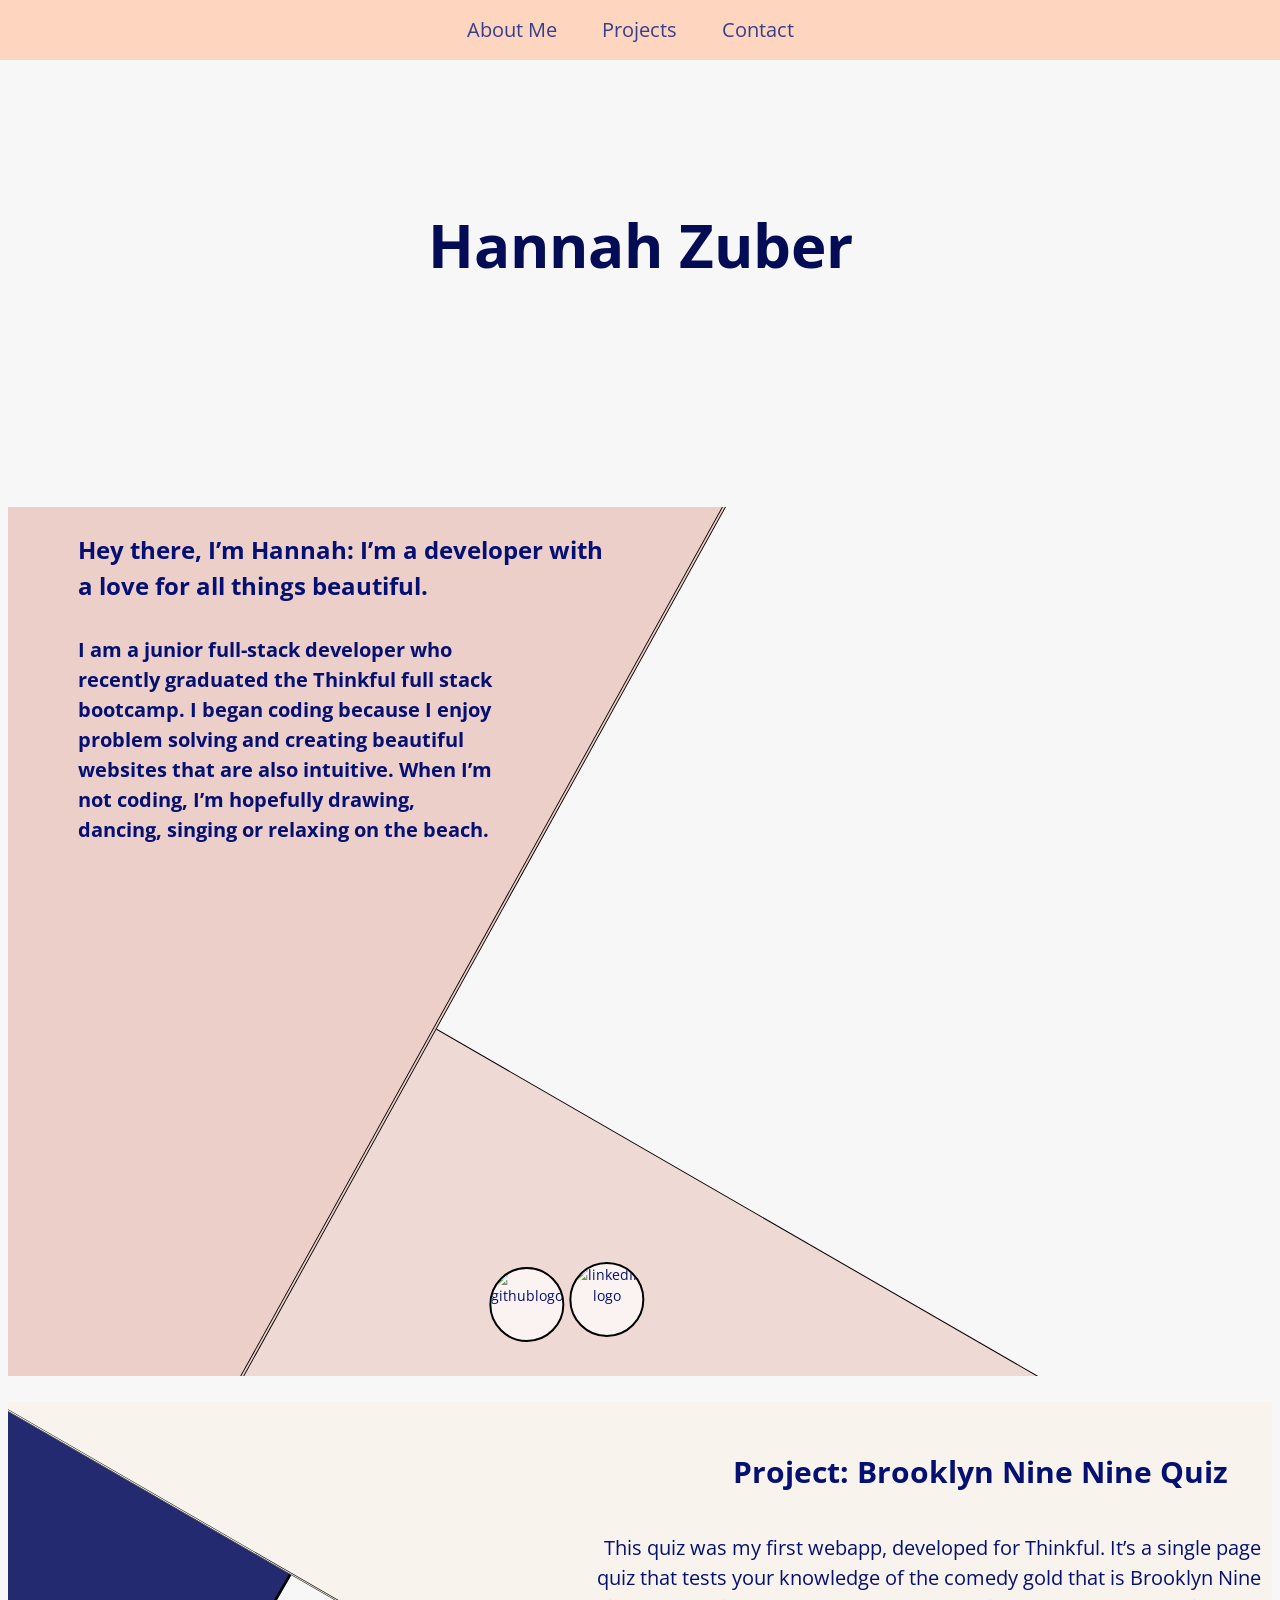
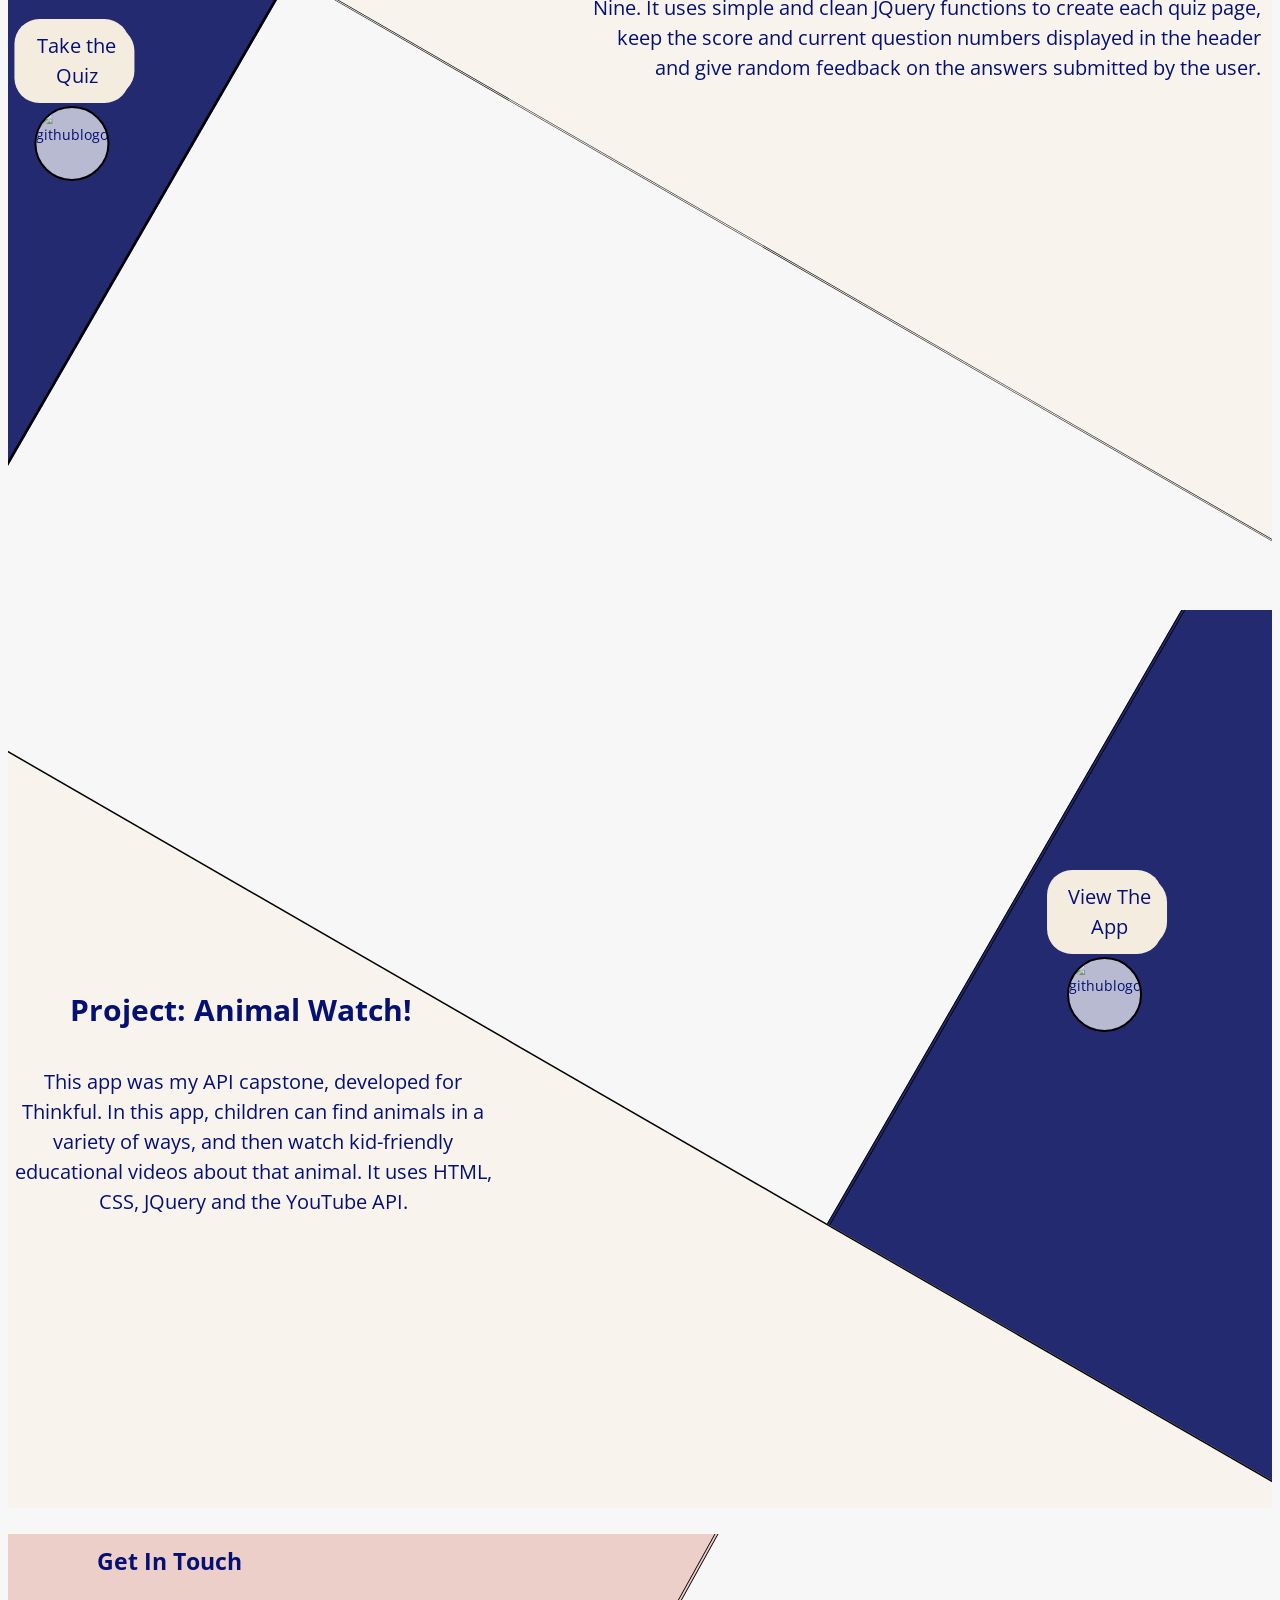
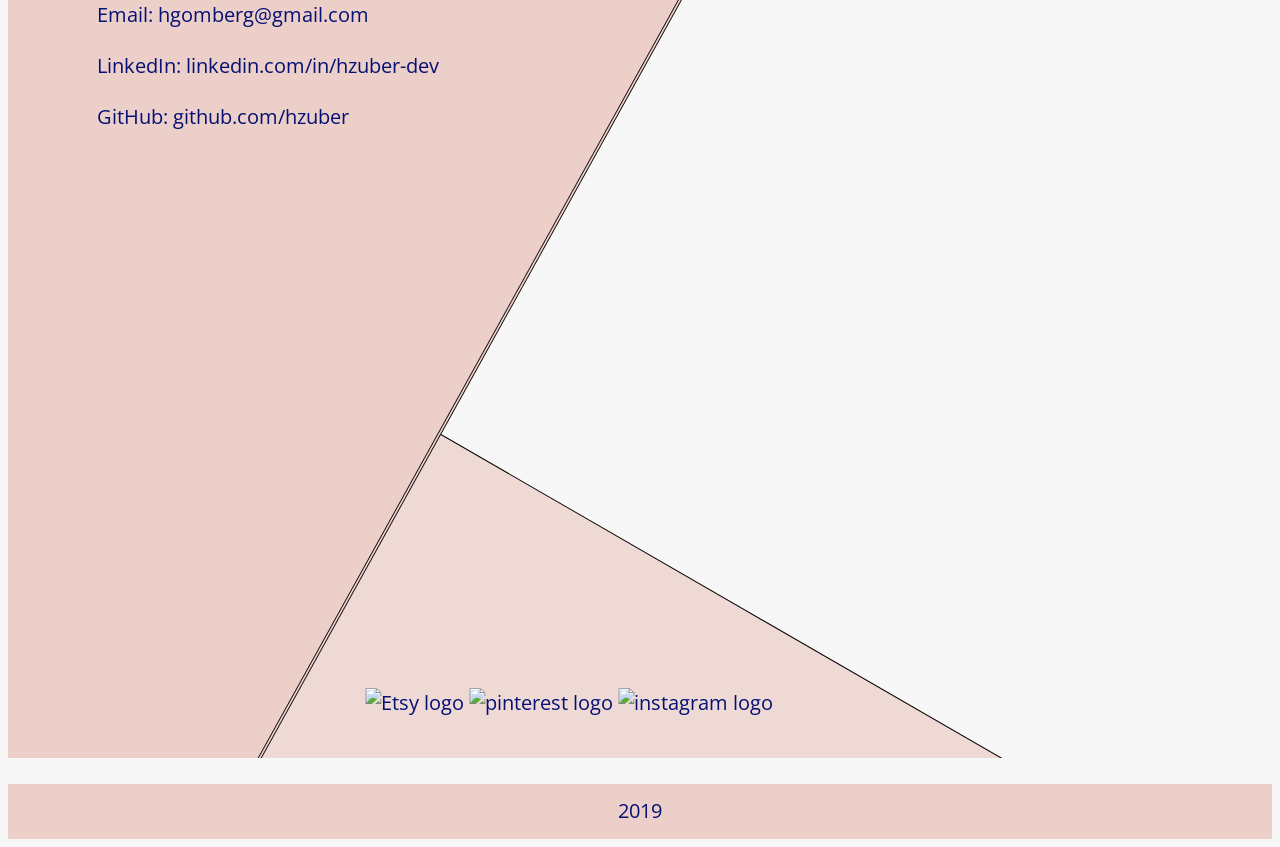
==== index.html @ d69500ba "tweak" ====
<!DOCTYPE html>
<html>

<head>
  <meta charset="utf-8">
  <meta name="viewport" content="width=device-width">
  <title>Hannah Zuber's Portfolio</title>
  <link href="style.css" rel="stylesheet" type="text/css" />
  <link rel="stylesheet" href="https://cdnjs.cloudflare.com/ajax/libs/font-awesome/4.7.0/css/font-awesome.min.css">
  <link
    href="https://fonts.googleapis.com/css?family=Abril+Fatface|Nanum+Gothic|Open+Sans+Condensed:300|Raleway&display=swap"
    rel="stylesheet">
  <script src="https://ajax.googleapis.com/ajax/libs/jquery/3.2.1/jquery.min.js"></script>
  <script src="script.js"></script>
</head>

<body>
  <nav role="navigation" id="navbar">
    <img onclick="myFunction()" class="initials" src="https://i.ibb.co/hFBXfyX/initials-colored2.png"
      alt="initials-colored2" border="0">
    <ul id="myDropdown" class="dropdown-content">
      <li>
        <a href="#about">
          About Me
        </a>
      </li>
      <li>
        <a href="#projects">
          Projects
        </a>
      </li>
      <li>
        <a href="#contact">
          Contact
        </a>
      </li>
    </ul>
  </nav>
  <main role="main">
    <header role="banner">
      <h1>Hannah Zuber</h1>
    </header>

    <section class="layout1 aboutMe" id="about">
      <section class="area1of1">
        <div class="area1of1-content">
          <h2>Hey there, I’m Hannah: I’m a developer with a love for all things beautiful. </h2>
          <h4> I am a junior full-stack developer who recently graduated the Thinkful full stack bootcamp. I began
            coding because I enjoy problem solving and creating beautiful websites that are also intuitive. When I’m not
            coding, I’m hopefully drawing, dancing, singing or relaxing on the beach.</h4>
        </div>
      </section>

      <section class="area2of1">
        <div class="area2of1-content">
          <a target="_blank" href="https://github.com/hzuber">
            <img class="roundButton"
              src="https://upload.wikimedia.org/wikipedia/commons/thumb/9/91/Octicons-mark-github.svg/1024px-Octicons-mark-github.svg.png"
              alt="githublogo">
          </a>
          <a target="_blank" href="www.linkedin.com/in/hzuber-dev">
            <img class="roundButton"
              src="https://pngimg.com/uploads/linkedIn/linkedIn_PNG27.png" 
              alt="linkedIn logo">
          </a>
        </div>
      </section>

      <section class="area3of1">
      </section>
    </section>

    <section id="projects">
      <section class="layout2 b99quiz">
        <section class="area1of2">
          <div class="area1of2-content">
            <div class="project-description">
              <h2>Project: Brooklyn Nine Nine Quiz</h2>
              <p>This quiz was my first webapp, developed for Thinkful. It’s a single page quiz that tests your
                knowledge of the comedy gold that is Brooklyn Nine Nine. It uses simple and clean JQuery functions to
                create each quiz page, keep the score and current question numbers displayed in the header and give
                random feedback on the answers submitted by the user.</p>
            </div>
            <button class="quiz-button">
              <a target="_blank" href="https://hzuber.github.io/brooklyn99quiz/">
                <div class= "quiz-button logo">
                  Take the Quiz
                </div>
              </a>
            </button>
            <a target="_blank" href="https://github.com/hzuber/brooklyn99quiz">
              <img class="roundButton"
                src="https://upload.wikimedia.org/wikipedia/commons/thumb/9/91/Octicons-mark-github.svg/1024px-Octicons-mark-github.svg.png"
                alt="githublogo">
            </a>
          </div>
        </section>

        <section class="area2of2">
          <div class="area2of2-content">
            <div class="project-description">
              <h2>Project: Brooklyn Nine Nine Quiz</h2>
              <p>This quiz was my first webapp, developed for Thinkful. It’s a single page quiz that tests your
                knowledge of the comedy gold that is Brooklyn Nine Nine. It uses simple and clean JQuery functions to
                create each quiz page, keep the score and current question numbers displayed in the header and give
                random feedback on the answers submitted by the user.</p>
            </div>
          </div>
        </section>

        <section class="area3of2">
          <div class="area3of2-content">
          </div>
        </section>
      </section>

      <section class="layout3 animalWatch">
        <section class="area1of3">
          <div class="area1of3-content">
            <div class="project-description">
              <h2>Project: Animal Watch!</h2>
              <p>This app was my API capstone, developed for Thinkful. In this app, children can find animals in a
                variety of ways, and then watch kid-friendly educational videos about that animal. It uses HTML, CSS,
                JQuery and the YouTube API.</p>
            </div>
            <button class="quiz-button">
              <a target="_blank" href="https://hzuber.github.io/learnaboutanimals/">
                <div class="quiz-button logo">View The App
              </a>
            </button>
            <a target="_blank" href="https://github.com/hzuber/learnaboutanimals">
              <img class="roundButton"
                src="https://upload.wikimedia.org/wikipedia/commons/thumb/9/91/Octicons-mark-github.svg/1024px-Octicons-mark-github.svg.png"
                alt="githublogo">
            </a>
          </div>
        </section>

        <section class="area2of3">
          <div class="area2of3-content">
            <div class="project-description">
              <h2>Project: Animal Watch!</h2>
              <p>This app was my API capstone, developed for Thinkful. In the Animal Watch app, children can find animals in a
                variety of ways, and then watch kid-friendly educational videos about that animal. It uses HTML, CSS,
                JQuery and the YouTube and Encyclopedia of Life APIs.</p>
            </div>
            <button class="quiz-button">
              <a target="_blank" href="https://hzuber.github.io/learnaboutanimals/">
                <div class="quiz-button logo">View The App
              </a>
            </button>
            <a target="_blank" href="https://github.com/hzuber/learnaboutanimals">
              <img class="roundButton"
                src="https://upload.wikimedia.org/wikipedia/commons/thumb/9/91/Octicons-mark-github.svg/1024px-Octicons-mark-github.svg.png"
                alt="githublogo">
            </a>
          </div>
        </section>

        <section class="area3of3">
          <div class="area3of3-content">
          </div>
        </section>
      </section>
    </section>

    <section class="layout1 contact" id="contact">
      <section class="area1of1">
        <div class="area1of1-content">
          <h3>Get In Touch</h3>
          <p> Email: 
            <a href="mailto:hgomberg@gmail.com?Subject=Hello" target="_top">
              hgomberg@gmail.com
            </a>
          </p>
          <p>LinkedIn: 
            <a target="_blank"
              href="www.linkedin.com/in/hzuber-dev">
                linkedin.com/in/hzuber-dev
            </a>
          </p>
          <p>GitHub: 
            <a target="_blank" href="https://github.com/hzuber">
              github.com/hzuber
            </a>
          </p>
        </div>
      </section>

      <section class="area2of1">
        <div class="area2of1-content">
          <a target="_blank" href="https://www.etsy.com/il-en/shop/GeekNChicArt?ref=search_shop_redirect"><img
              class="etsy-logo logo" src="https://bushelandpecks.com/wp-content/uploads/2017/03/etsy-logo.png"
              alt="Etsy logo"></a>
          <a target="_blank" href="https://www.pinterest.com/hzuber/"><img class="pinterest-logo logo"
              src="https://1kkihmvglky39oxo03l2hnz9-wpengine.netdna-ssl.com/wp-content/uploads/2013/04/pinterest_badge_red-712x712.png"
              alt="pinterest logo"></a>
          <a target="_blank" href="https://www.instagram.com/hannahzuber/"><img class="instagram-logo logo"
              src="https://i1.wp.com/nappstarrocks.com/wp-content/uploads/2017/09/Instagram-circle-icon-1.png?fit=300%2C300&ssl=1"
              alt="instagram logo"></a>
        </div>
      </section>

      <section class="area3of1">
      </section>
    </section>

  </main>
  <footer role="content-info">2019</footer>
</body>

</html>
---- style.css ----
* {
    box-sizing: border-box;
  }
  html{
    scroll-behavior: smooth;
  }
  
  body {
    font-family: 'Open Sans Condensed', sans-serif;
    font-size: 20px;
    color: #051073;
    text-align: center;
    line-height: 1.5;
    background:rgb(247, 247, 247);
  }
  
  footer {
    padding: 1% 0;
    margin: 2% 0 0 0;
    background-color: #EDCFC9;
  }
  
  nav {
    position: fixed;
    top: 0;
    left: 0;
    right: 0;
    z-index: 10;
  }
  .reveal{
    display:block;
  }
  .fa-bars{
    float: left;
    margin: 2%;
    color: #051073;
  }
  ul{
    display:none;
    list-style: none;
    padding: 0px;
    float:left;
    margin-left: 80px;
  }
  li{
    background: rgb(248, 244, 237);
    padding: 20px 40px;
  
  }
  li:hover{
    background: #051073;
    color:#FFADA7;
  }
  .initials{
    position: fixed;
    top: 10;
    left: 0;
    margin: 10px;
    z-index: 10;
    width: 50px;
    height: 50px;
    border-radius: 50%;
    border: 2px #051073 solid;
    cursor: pointer;
  }
  header {
    padding: 12% 0;
    background:  url("https://i.ibb.co/ftjbB6Y/tardis-2.jpg");
    background-attachment: fixed;
    background-repeat: no-repeat;
    background-size: cover;
    background-position: 0px -10px;
    font-size: 30px;
    color:#030c55
  }
  
  section {
    padding: 0;
    margin: 0px;
  }
  .area1of1{
    background-color: #EDCFC9;
    margin: 0;
  }
  h2{
    padding:2% 15%;
  }
  .area1of1-content>h4{
    padding: 2% 7%;
    margin: 0;
  }
  .area1of1-content>h3{
    padding: 2% 7%;
    margin: 0;
  }
  .area1of1-content>p{
    padding: 2% 7%;
    margin: 0;
  }
  .area2of1{
    margin: 0 0 3% 0;
    background-color: #F4ECDE;
  }
  .area2of1-content{
    padding: 3%;
  }
  .area3of1{
    display: none;
  }
  .roundButton{
    border: 2px solid black;
    background: rgba(255, 255, 255, 0.678);
    border-radius: 50%;
    font-size: 14px;
    width: 50px;
    height:50px;
    display: inline-block;
    padding: 0px;
    cursor: pointer;
  }
  .quiz-button{
    display: block;
    background:#F4ECDE;
    border: none;
    outline: none;
    font-size: 20px;
    padding: 5px;
    width: 115px;
    border-radius: 25px;
    margin: 2% auto;
    cursor: pointer;
    font-family: 'Open Sans Condensed', sans-serif;
    color: #051073;
    text-align: center;
    line-height: 1.5;
    transition: 0.3s ease-in-out;
  }
  .quiz-button:hover{
    background:#EDCFC9;
    letter-spacing: 1px;
  }
  .area1of2{
    background-color:  #EDCFC9;
    padding: 1% 7%;
  }
  .area2of2{
    display:none;
  }
  .b99quiz>.area3of2{
    background:url("https://i.ibb.co/3cFrbJb/brooklyn99cover.png");
  }
  .animalWatch>.area3of2{
    background-image: url("https://i.ibb.co/rcYGLQ5/Captureanimal-watch.png");
  }
  .area3of2{
    height: 400px;
    background-repeat: repeat-y;
    background-size: cover;
    background-position: center center;
  }
  .area3of2-content{
    display:none;
  }
  .area1of3{
    background-color:  #EDCFC9;
    padding: 1% 7%;
  }
  .area2of3{
    display:none;
  }
  .animalWatch>.area3of3{
    background-image: url("https://i.ibb.co/rcYGLQ5/Captureanimal-watch.png");
  }
  .area3of3{
    height: 400px;
    background-repeat: no-repeat;
    background-size: cover;
    background-position: center;
  }
  .area3of3-content{
    display:none;
  }
  a{
    text-decoration: none;
    color: inherit
  }
  .etsy-logo{
    width:70px;
    margin-bottom: 6px;
    cursor: pointer;
  }
  .pinterest-logo{
    width: 90px;
    margin-bottom: -4px;
    cursor: pointer;
  }
  .instagram-logo{
    width: 75px;
    cursor: pointer;
  }
  
  @media only screen and (min-width:850px){
    .initials{
      display:none;
    }
    nav{
      background: #FFCCB0;
      opacity: 0.8;
      padding: 15px 0px;
      text-align: center;
    }
    ul{
      display: inline;
      padding-left: 0px;
      float: none;
      margin-left: -20px;
    }
    li{
      display: inline;
      padding: 16px 20px;
      background: #FFCCB0;
    }
    li:hover{
      background: #051073;
      color:#FFADA7 !important;
    }
    .layout1{
      width: 100%;
      overflow:hidden;
      display: flex;
      margin: 2% 0 0 0;
      min-height: 300px;
    }
    .aboutMe{
      background-image: url("https://i.ibb.co/jbjN6by/movemountains-2-LI.jpg");
      background-repeat: no-repeat;
      background-size: cover;
      padding: 0;
      background-attachment: fixed;
    }
    .area1of1-content>h2{
      font-size: 24px;
      padding:1% 0% !important;
    }
    .area1of1-content>h4{
      padding: 1% 23% 1% 0% !important;
    }
    .area1of1{
      background:#EDCFC9;
      width:150%;
      z-index: 2;
      transform: skew(-29deg);
      margin-left:-24%;
      border-right: 4px double black;
      border-right-style: double;
    }
    .area1of1-content{
      text-align: left;
      transform: skew(29deg);
      margin-left:30%;
    }
    .area2of1{
      background: rgba(237, 207, 201, 0.712);
      width: 220%;
      margin-left: -80%;
      z-index: 0;
      min-height: 200px;
      margin-top: 30%;
      transform: skew(60deg);
      border-right: 2px solid black;
      margin-bottom: 0%;
    }
    .area2of1-content{
      margin-top: 30%;
      margin-right: -40%;
      transform:skew(-60deg);
    }
    .roundButton{
      height:75px;
      width:75px;
    }
    .area3of1{
      display:flex;
      width:200%;
      z-index: 1;
      transform: skew(60deg);
      margin-right: -30%;
      opacity: 0;
    }
    .area3of1-content{
      margin:0;
      padding: 0;
    }
    
  .layout2{
      width: 100%;
      overflow:hidden;
      display: flex;
      flex-direction: row;
      margin: 2% 0;
      flex-wrap: nowrap;
      min-height: 400px;
    }
    .b99quiz{
      background-image: url("https://i.ibb.co/rymh5kK/Capture.png");
      background-repeat: no-repeat;
      background-size: cover;
      padding: 0;
      background-attachment: fixed;
    }
    .area1of2{
      background:#0e1663e7;
      width:65%;
      margin-left: -45%;
      z-index: 0;
      transform: skew(-30deg);
      display: flex;
      border-right: black solid 3px;
    }
    .area1of2-content{
      transform:skew(30deg);
      margin-left: 100%;
      margin-top: 37%;
    }
    .area1of2-content>.project-description{
      display:none;
    }
  
    .area2of2{
      background: rgb(248, 244, 237);
      height:100%;
      width: 150%;
      margin-bottom: 0%;
      margin-top: 0%;
      padding-top: 30%;
      margin-right: -80%;
      margin-left: 40%;
      z-index: 1;
      transform: skew(60deg);
      border-left:black double 4px;
      display: flex;
    }
    .area2of2-content{
      margin: -23% 38% 30% 20%;
      transform: skew(-60deg);
      text-align: right;
    }
    .project-description>h2{
      margin-left: -15% !important;
      margin-right: -10% !important;
    }
    .area3of2{
      background:#EDCFC9;
      width:75%;
      z-index: 2;
      transform: skewY(25deg);
      margin-right: -30%;
      margin-left: -10%;
      display: none;
    }  
    .layout3{
      width: 100%;
      overflow:hidden;
      display: flex;
      flex-direction: row;
      margin: 2% 0;
      flex-wrap: nowrap;
      min-height: 400px;
    } 
    .animalWatch{
      background-image: url("https://i.ibb.co/rcYGLQ5/Captureanimal-watch.png");
      background-repeat: no-repeat;
      background-size: cover;
      padding: 0;
      background-attachment: fixed;
    }
    .area1of3{
      background: rgb(248, 244, 237);
      width:165%;
      margin-left: -65%;
      z-index: 1;
      transform: skew(60deg);
      display: flex;
      border-right: black solid 3px;
    }
    .area1of3-content{
      transform:skew(-60deg);
      margin-left: 38%;
      margin-right: 20%;
      margin-top: 28%;
    }
    .area1of3-content>button{
      display: none;
    }
    .area1of3-content>a{
      display: none;
    }
    .area2of3-content>.project-description{
      display:none;
    }
  
    .area2of3{
      background:#0e1663e7;
      height:100%;
      width: 150%;
      margin-bottom: 0%;
      margin-top: 0%;
      padding-top: 25%;
      padding-bottom: 10%;
      margin-right: -65%;
      margin-left: 30%;
      z-index: 0;
      transform: skew(-30deg);
      border-left:black double 4px;
      display: flex;
    }
    .area2of3-content{
      margin: -5% 5% 30% 5%;
      transform: skew(30deg);
      text-align: center;
    }
    .area3of3{
      background:#EDCFC9;
      width:75%;
      z-index: 2;
      transform: skewY(25deg);
      margin-right: -30%;
      margin-left: -10%;
      display: none;
    }
    .contact{
      background-image: url("https://i.ibb.co/FqMxjpF/thoughshebelittle-3.png");
      background-repeat: no-repeat;
      background-size: cover;
      padding: 0;
      background-attachment: fixed;
    }
    .contact>.area1of1{
      margin-left: -27% !important;
      padding-right: 6%;
    }
  }
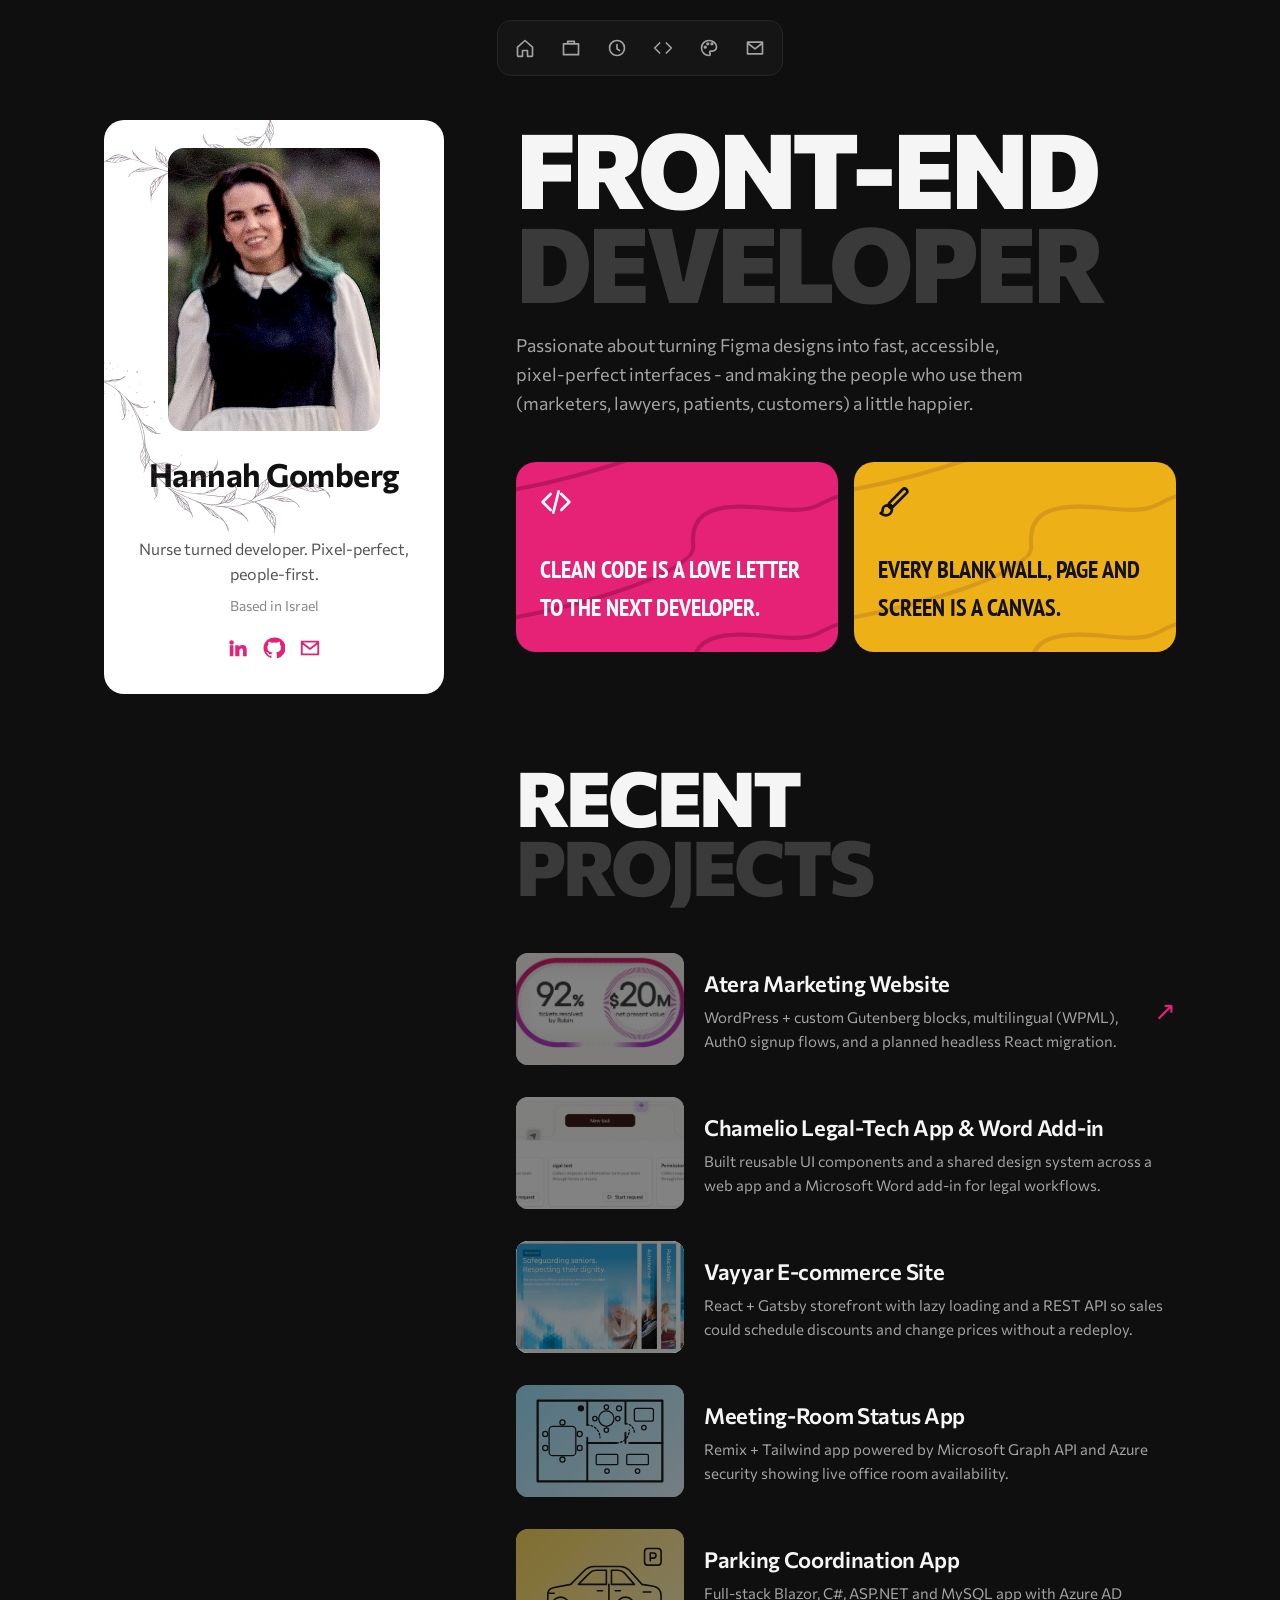
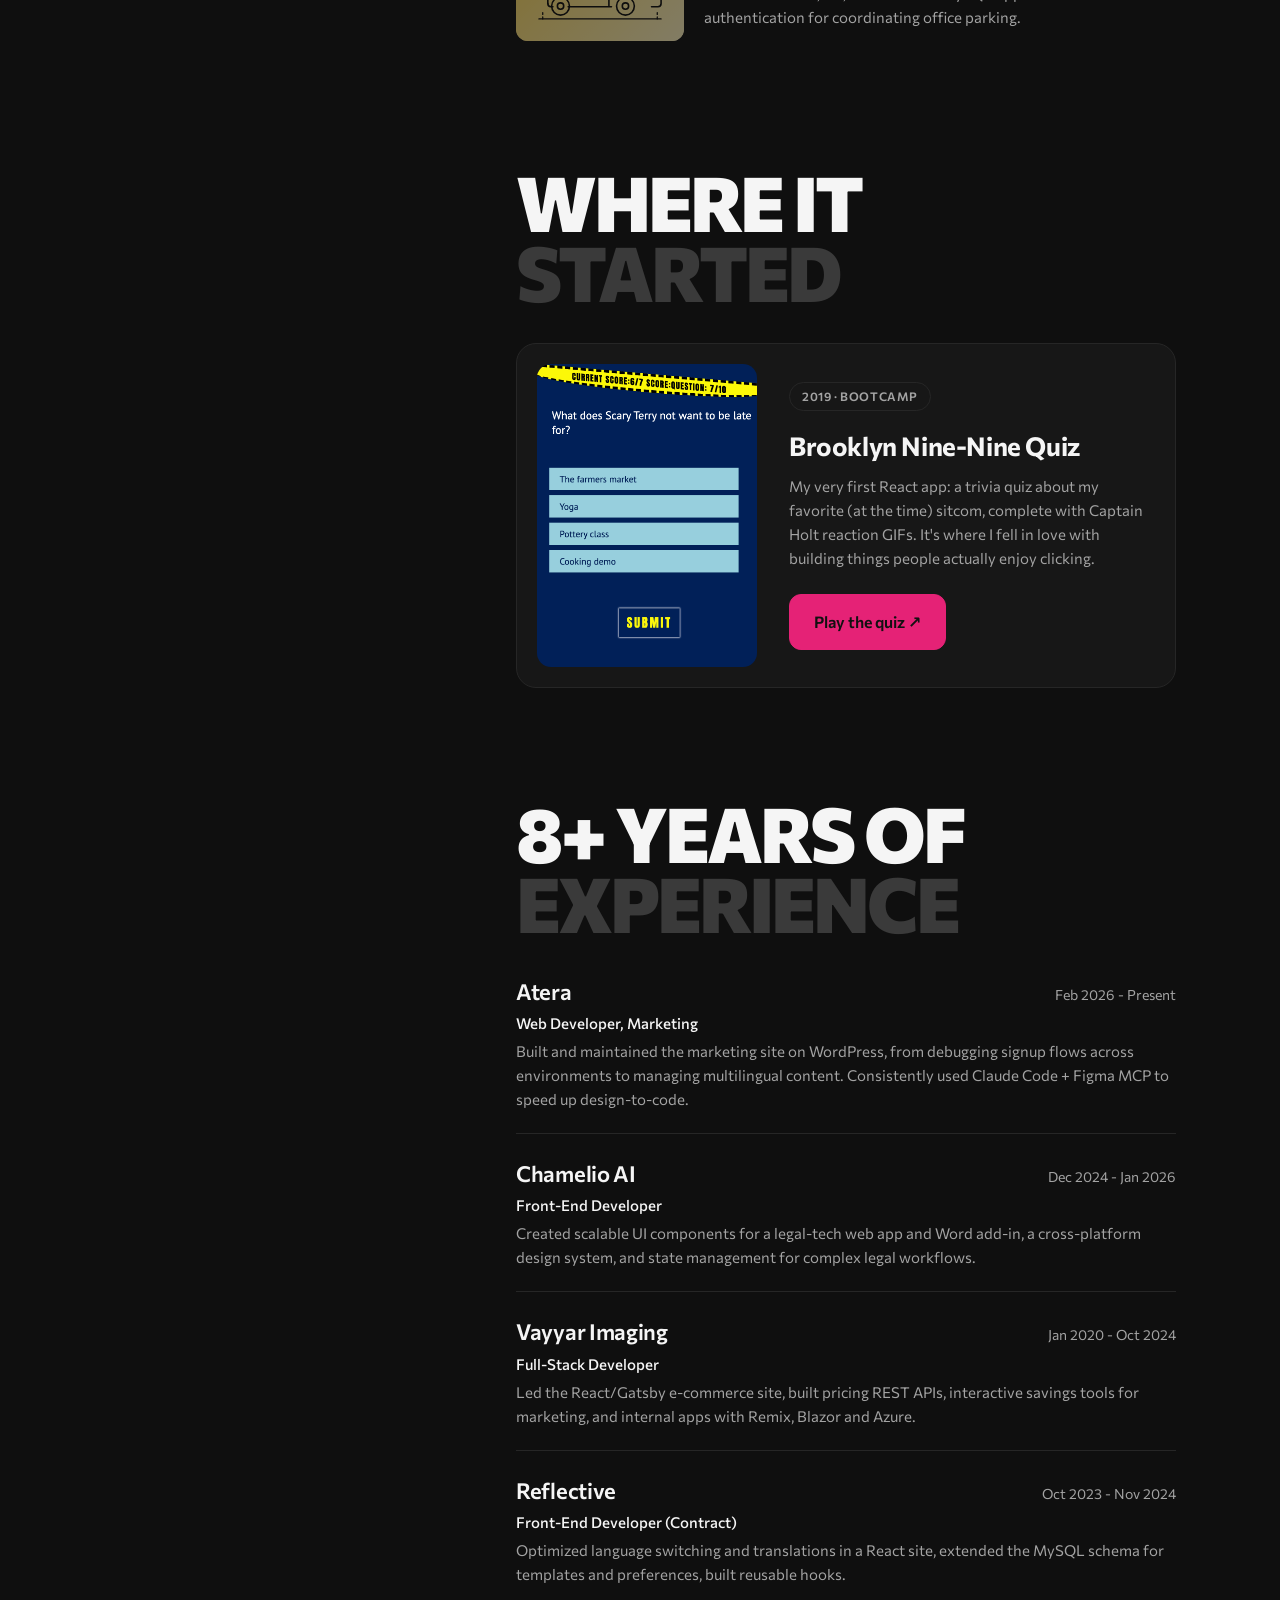
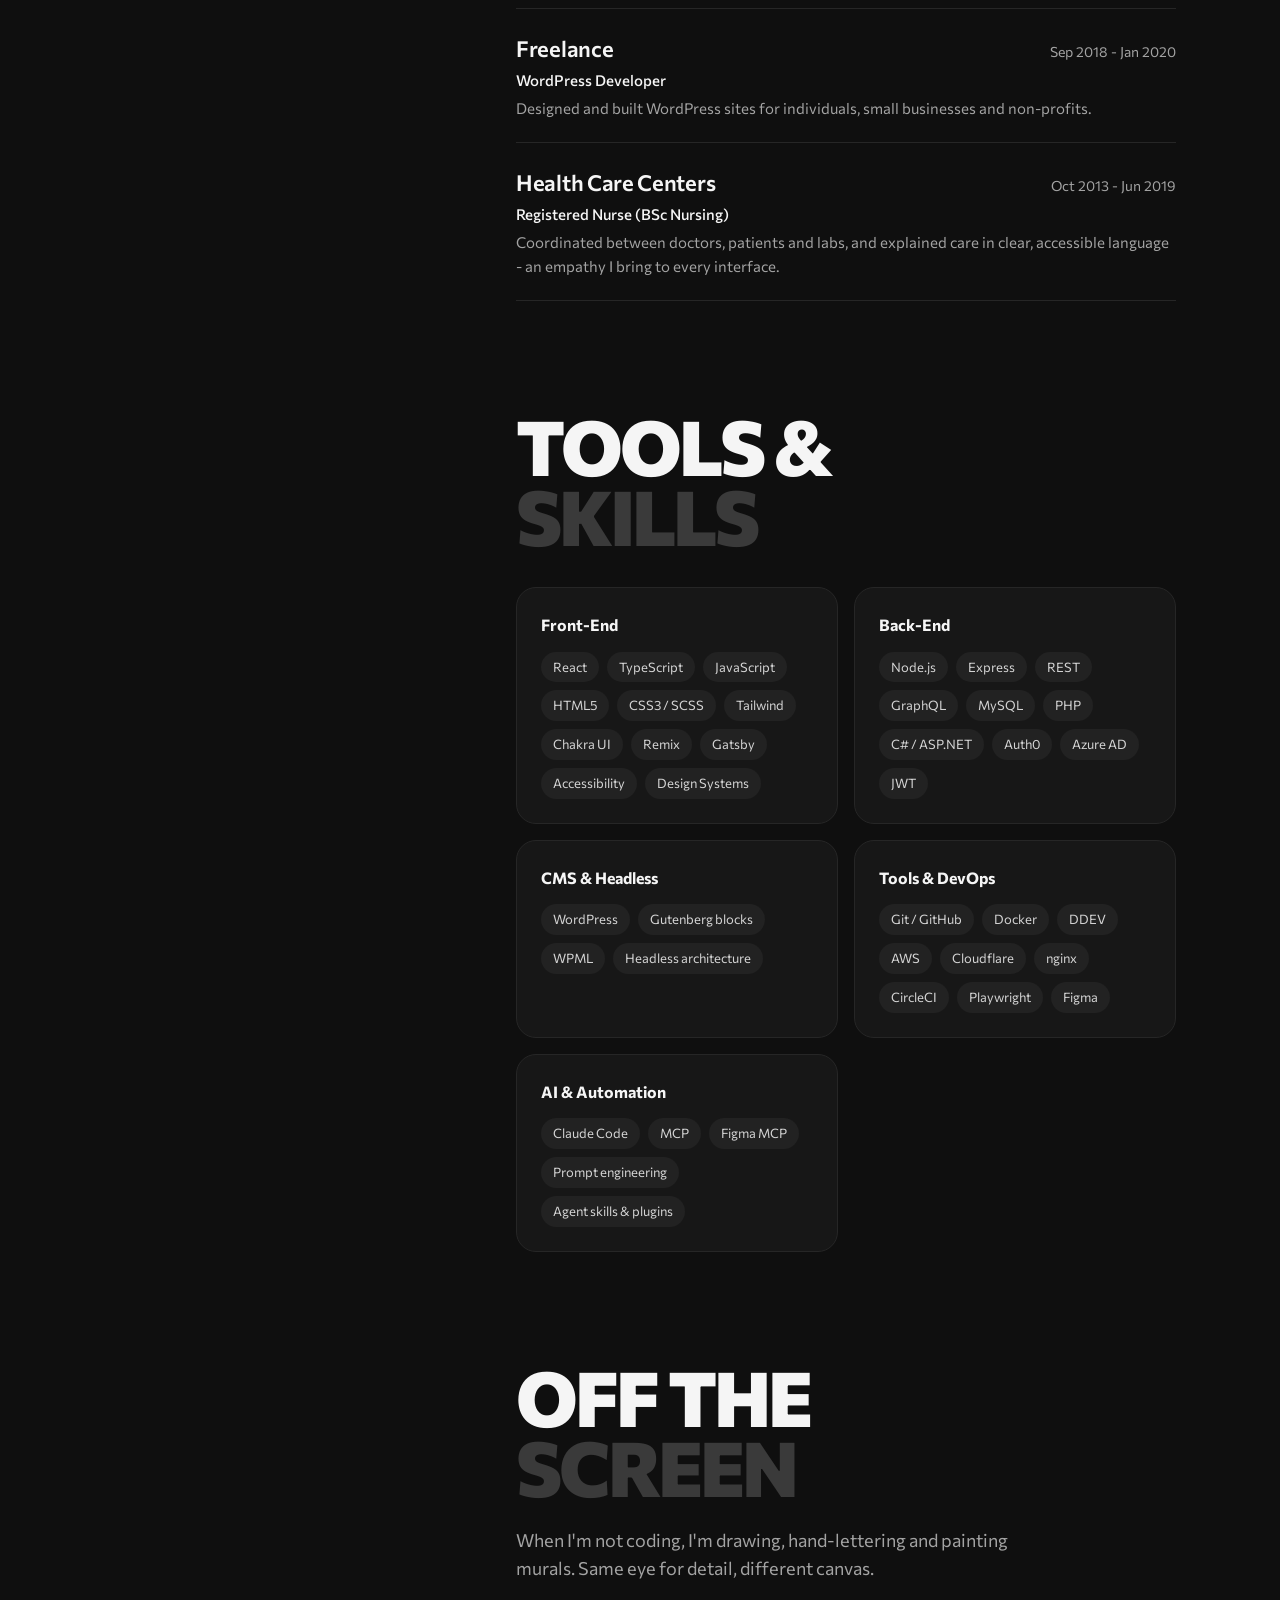
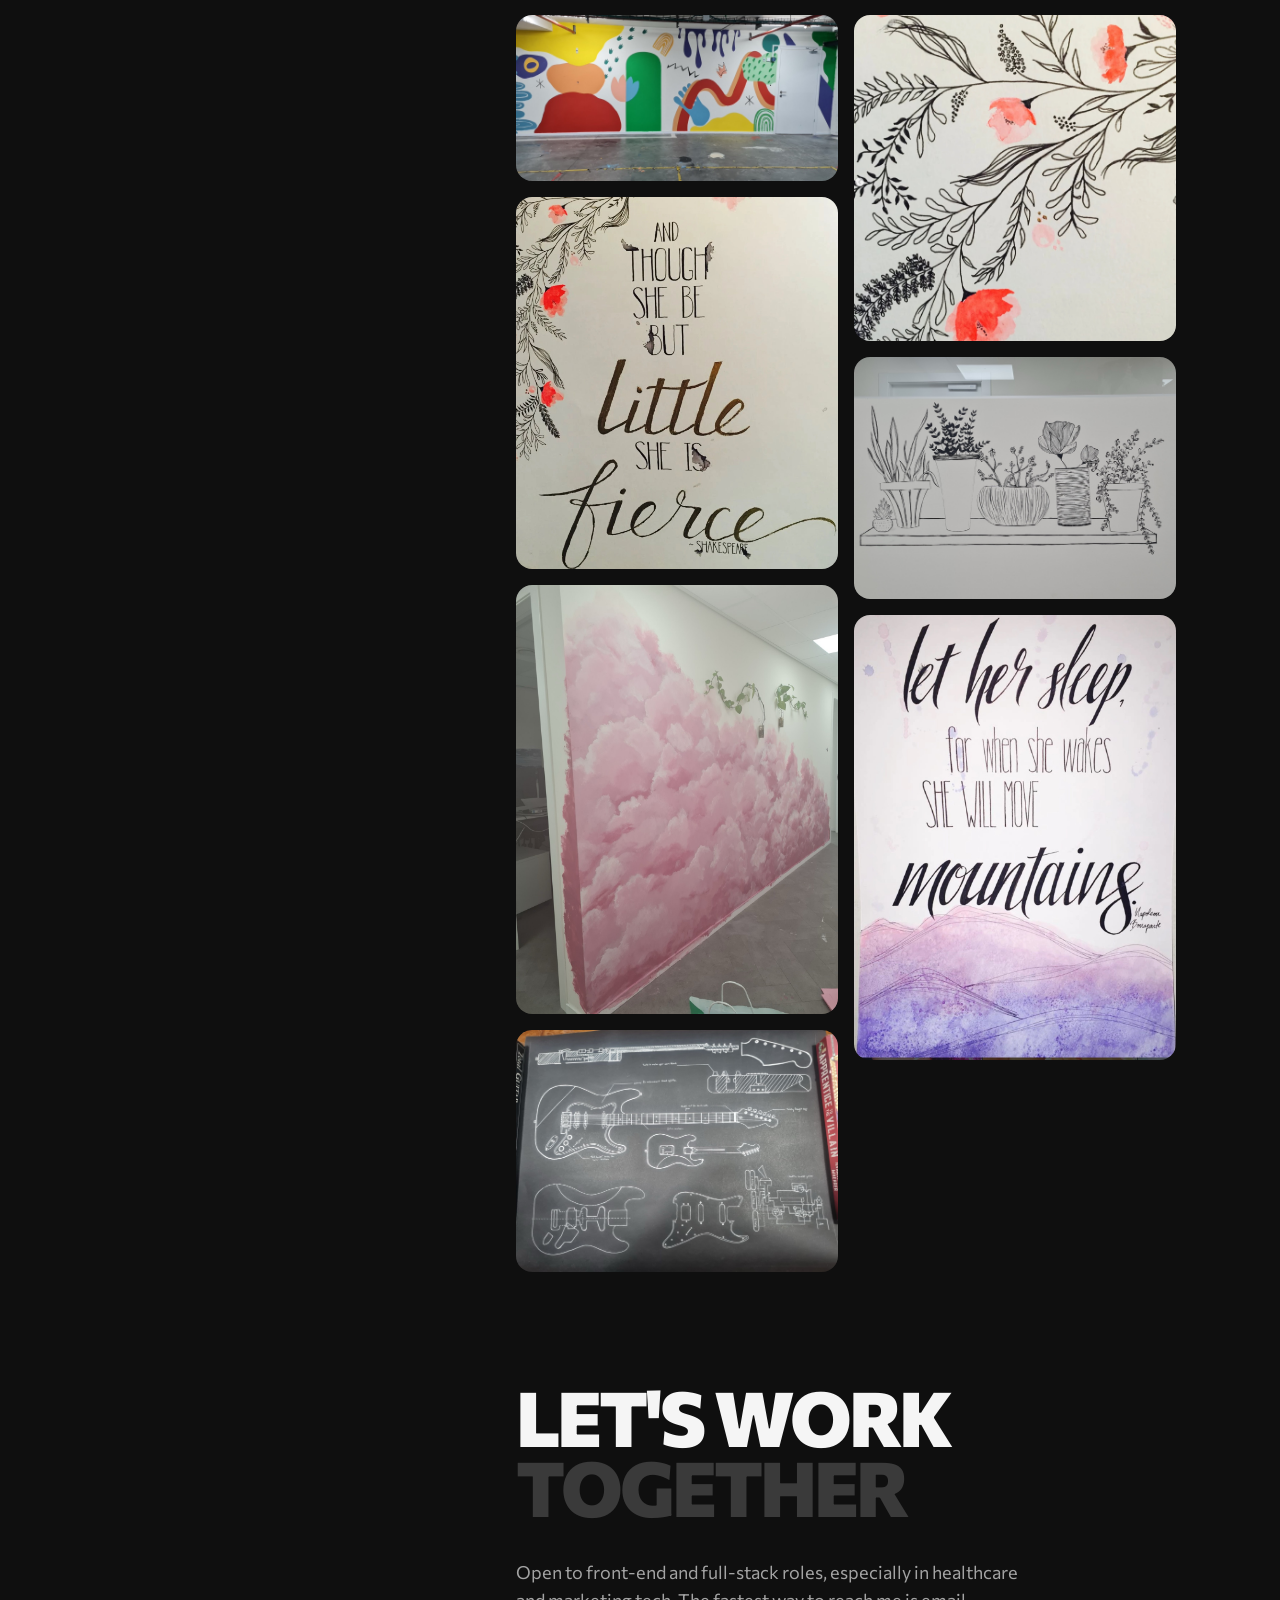
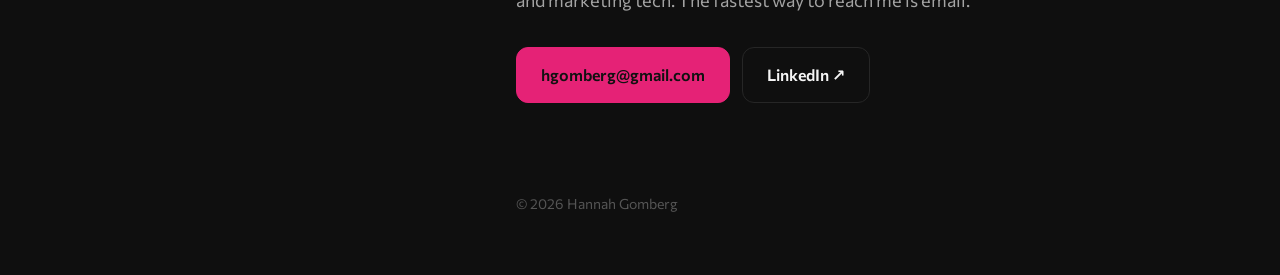
==== commit 17a32960: "updated portfolio" ====
--- a/index.html
+++ b/index.html
@@ -1,212 +1,255 @@
 <!DOCTYPE html>
-<html>
-
+<html lang="en">
 <head>
-  <meta charset="utf-8">
-  <meta name="viewport" content="width=device-width">
-  <title>Hannah Zuber's Portfolio</title>
-  <link href="style.css" rel="stylesheet" type="text/css" />
-  <link rel="stylesheet" href="https://cdnjs.cloudflare.com/ajax/libs/font-awesome/4.7.0/css/font-awesome.min.css">
-  <link
-    href="https://fonts.googleapis.com/css?family=Abril+Fatface|Nanum+Gothic|Open+Sans+Condensed:300|Raleway&display=swap"
-    rel="stylesheet">
-  <script src="https://ajax.googleapis.com/ajax/libs/jquery/3.2.1/jquery.min.js"></script>
-  <script src="script.js"></script>
+  <meta charset="UTF-8" />
+  <meta name="viewport" content="width=device-width, initial-scale=1.0" />
+  <title>Hannah Gomberg - Front-End / Full-Stack Developer</title>
+  <meta name="description" content="Hannah Gomberg - Front-End and Full-Stack Developer with 8+ years building responsive, accessible web apps and marketing sites with React, TypeScript, Node.js and WordPress." />
+  <link rel="preconnect" href="https://fonts.googleapis.com" />
+  <link rel="preconnect" href="https://fonts.gstatic.com" crossorigin />
+  <link href="https://fonts.googleapis.com/css2?family=Inter:wght@400;500;600;700;800&display=swap" rel="stylesheet" />
+  <link href="https://fonts.googleapis.com/css2?family=Commissioner:wght@100..900&display=swap&family=PT+Sans+Narrow:wght@400;700&display=swap" rel="stylesheet">
+  <link rel="stylesheet" href="style.css" />
 </head>
-
 <body>
-  <nav role="navigation" id="navbar">
-    <img onclick="myFunction()" class="initials" src="https://i.ibb.co/hFBXfyX/initials-colored2.png"
-      alt="initials-colored2" border="0">
-    <ul id="myDropdown" class="dropdown-content">
-      <li>
-        <a href="#about">
-          About Me
+  <nav class="nav" aria-label="Main">
+    <a href="#top" title="Home" aria-label="Home">
+      <svg viewBox="0 0 24 24"><path d="M3 11l9-8 9 8v10a1 1 0 0 1-1 1h-5v-7H9v7H4a1 1 0 0 1-1-1z"/></svg>
+    </a>
+    <a href="#projects" title="Projects" aria-label="Projects">
+      <svg viewBox="0 0 24 24"><path d="M3 7h18v13H3zM8 7V4h8v3"/></svg>
+    </a>
+    <a href="#experience" title="Experience" aria-label="Experience">
+      <svg viewBox="0 0 24 24"><path d="M12 8v5l3 2M21 12a9 9 0 1 1-18 0 9 9 0 0 1 18 0z"/></svg>
+    </a>
+    <a href="#skills" title="Skills" aria-label="Skills">
+      <svg viewBox="0 0 24 24"><path d="M8 6l-6 6 6 6M16 6l6 6-6 6"/></svg>
+    </a>
+    <a href="#art" title="Art" aria-label="Art">
+      <svg viewBox="0 0 24 24"><path d="M12 3a9 9 0 0 0 0 18c1 0 1.5-.7 1.5-1.5 0-.4-.2-.8-.4-1.1-.3-.3-.4-.7-.4-1.1 0-.8.7-1.5 1.5-1.5H16a5 5 0 0 0 5-5c0-4.4-4-7.8-9-7.8zM7.5 12a1 1 0 1 1 0-2 1 1 0 0 1 0 2zm3-4a1 1 0 1 1 0-2 1 1 0 0 1 0 2zm5 0a1 1 0 1 1 0-2 1 1 0 0 1 0 2z"/></svg>
+    </a>
+    <a href="#contact" title="Contact" aria-label="Contact">
+      <svg viewBox="0 0 24 24"><path d="M3 5h18v14H3zM3 6l9 7 9-7"/></svg>
+    </a>
+  </nav>
+
+  <div class="layout" id="top">
+    <!-- Profile card (sticky on desktop) -->
+    <aside class="profile">
+      <div class="profile-card">
+        <div class="avatar-container">
+          <div class="avatar">
+            <img src="img/hannah.jpg" alt="Hannah Gomberg" />
+          </div>
+        </div>
+        <h2 class="profile-name">Hannah Gomberg</h2>
+        <p class="profile-bio">Nurse turned developer. Pixel-perfect, people-first.</p>
+        <p class="profile-loc">Based in Israel</p>
+        <div class="socials">
+          <a href="https://www.linkedin.com/in/hzuber-dev" target="_blank" rel="noopener" aria-label="LinkedIn">
+            <svg viewBox="0 0 24 24"><path fill="currentColor" stroke="none" d="M4.98 3.5a2.5 2.5 0 1 1 0 5 2.5 2.5 0 0 1 0-5zM3 9h4v12H3zM9 9h3.8v1.7h.1c.5-1 1.8-2 3.8-2 4 0 4.8 2.6 4.8 6V21h-4v-5.5c0-1.3 0-3-1.8-3s-2.1 1.4-2.1 2.9V21H9z"/></svg>
+          </a>
+          <a href="https://github.com/hzuber" target="_blank" rel="noopener" aria-label="GitHub">
+            <svg viewBox="0 0 24 24"><path fill="currentColor" stroke="none" d="M12 .5a11.5 11.5 0 0 0-3.6 22.4c.6.1.8-.3.8-.6v-2c-3.2.7-3.9-1.5-3.9-1.5-.5-1.3-1.3-1.7-1.3-1.7-1-.7.1-.7.1-.7 1.2.1 1.8 1.2 1.8 1.2 1 1.8 2.8 1.3 3.5 1 .1-.8.4-1.3.7-1.6-2.6-.3-5.3-1.3-5.3-5.7 0-1.3.5-2.3 1.2-3.1-.1-.3-.5-1.5.1-3.1 0 0 1-.3 3.2 1.2a11 11 0 0 1 5.8 0c2.2-1.5 3.2-1.2 3.2-1.2.6 1.6.2 2.8.1 3.1.8.8 1.2 1.9 1.2 3.1 0 4.4-2.7 5.4-5.3 5.7.4.4.8 1.1.8 2.2v3.3c0 .3.2.7.8.6A11.5 11.5 0 0 0 12 .5z"/></svg>
+          </a>
+          <a href="mailto:hgomberg@gmail.com" aria-label="Email">
+            <svg viewBox="0 0 24 24"><path d="M3 5h18v14H3zM3 6l9 7 9-7"/></svg>
+          </a>
+        </div>
+      </div>
+    </aside>
+
+    <main class="content">
+      <!-- Hero -->
+      <section class="hero">
+        <h1 class="display">Front-End<br /><span class="muted">Developer</span></h1>
+        <p class="lead">Passionate about turning Figma designs into fast, accessible, pixel-perfect interfaces - and making the people who use them (marketers, lawyers, patients, customers) a little happier.</p>
+
+        <div class="highlight-cards">
+          <div class="hcard hcard-pink">
+            <svg viewBox="0 0 24 24"><path d="M8 6l-6 6 6 6M16 6l6 6-6 6M14 4l-4 16"/></svg>
+            <p>Clean code is a love letter to the next developer.</p>
+          </div>
+          <div class="hcard hcard-yellow">
+            <svg viewBox="0 0 24 24"><path d="M18.4 2.6a2 2 0 0 1 2.9 2.9L11 15.8 8.2 13zM7 14.5c-2 0-3.5 1.6-3.5 3.5 0 1.2-.7 2.2-1.5 2.5 1 .9 2.4 1.5 4 1.5 2.5 0 4.5-2 4.5-4.5z"/></svg>
+            <p>Every blank wall, page and screen is a canvas.</p>
+          </div>
+        </div>
+      </section>
+
+      <!-- Projects -->
+      <section id="projects" class="section">
+        <h2 class="display-sm">Recent<br /><span class="muted">Projects</span></h2>
+        <div class="list">
+          <a class="row" href="https://www.atera.com" target="_blank" rel="noopener">
+            <div class="thumb"><img src="img/projects/atera.jpg" alt="Atera site stats: 92% of tickets resolved by Robin, $20M net present value" loading="lazy" /></div>
+            <div class="row-body">
+              <h3>Atera Marketing Website</h3>
+              <p>WordPress + custom Gutenberg blocks, multilingual (WPML), Auth0 signup flows, and a planned headless React migration.</p>
+            </div>
+            <span class="arrow" aria-hidden="true">&#8599;</span>
+          </a>
+          <div class="row">
+            <div class="thumb"><img src="img/projects/chamelio.jpg" alt="Chamelio app screen showing request templates and a New task button" loading="lazy" /></div>
+            <div class="row-body">
+              <h3>Chamelio Legal-Tech App &amp; Word Add-in</h3>
+              <p>Built reusable UI components and a shared design system across a web app and a Microsoft Word add-in for legal workflows.</p>
+            </div>
+          </div>
+          <div class="row">
+            <div class="thumb thumb-left"><img src="img/projects/vayyar.jpg" alt="Vayyar website industry banner: Safeguarding seniors" loading="lazy" /></div>
+            <div class="row-body">
+              <h3>Vayyar E-commerce Site</h3>
+              <p>React + Gatsby storefront with lazy loading and a REST API so sales could schedule discounts and change prices without a redeploy.</p>
+            </div>
+          </div>
+          <div class="row">
+            <div class="thumb thumb-art" style="--c1:#9fe3ff;--c2:#e3f7ff"><img src="img/projects/floorplan.svg" alt="Line drawing of an office floor plan with meeting rooms" loading="lazy" /></div>
+            <div class="row-body">
+              <h3>Meeting-Room Status App</h3>
+              <p>Remix + Tailwind app powered by Microsoft Graph API and Azure security showing live office room availability.</p>
+            </div>
+          </div>
+          <div class="row">
+            <div class="thumb thumb-art" style="--c1:#ffd95c;--c2:#fff3c4"><img src="img/projects/car.svg" alt="Line drawing of a car in a parking spot" loading="lazy" /></div>
+            <div class="row-body">
+              <h3>Parking Coordination App</h3>
+              <p>Full-stack Blazor, C#, ASP.NET and MySQL app with Azure AD authentication for coordinating office parking.</p>
+            </div>
+          </div>
+        </div>
+      </section>
+
+      <!-- Where it started -->
+      <section id="origin" class="section">
+        <h2 class="display-sm">Where it<br /><span class="muted">Started</span></h2>
+        <a class="origin-card" href="https://hzuber.github.io/brooklyn99quiz/" target="_blank" rel="noopener">
+          <div class="origin-img">
+            <img src="img/projects/b99-quiz.png" alt="Brooklyn Nine-Nine quiz screen reading 'You're real smurt' with a Captain Holt GIF and a Next Question button" loading="lazy" />
+          </div>
+          <div class="origin-body">
+            <span class="tag">2019 &middot; Bootcamp</span>
+            <h3>Brooklyn Nine-Nine Quiz</h3>
+            <p>My very first React app: a trivia quiz about my favorite (at the time) sitcom, complete with Captain Holt reaction GIFs. It's where I fell in love with building things people actually enjoy clicking.</p>
+            <span class="btn btn-primary">Play the quiz &#8599;</span>
+          </div>
         </a>
-      </li>
-      <li>
-        <a href="#projects">
-          Projects
-        </a>
-      </li>
-      <li>
-        <a href="#contact">
-          Contact
-        </a>
-      </li>
-    </ul>
-  </nav>
-  <main role="main">
-    <header role="banner">
-      <h1>Hannah Zuber</h1>
-    </header>
-
-    <section class="layout1 aboutMe" id="about">
-      <section class="area1of1">
-        <div class="area1of1-content">
-          <h2>Hey there, I’m Hannah: I’m a developer with a love for all things beautiful. </h2>
-          <h4> I am a junior full-stack developer who recently graduated the Thinkful full stack bootcamp. I began
-            coding because I enjoy problem solving and creating beautiful websites that are also intuitive. When I’m not
-            coding, I’m hopefully drawing, dancing, singing or relaxing on the beach.</h4>
-        </div>
-      </section>
-
-      <section class="area2of1">
-        <div class="area2of1-content">
-          <a target="_blank" href="https://github.com/hzuber">
-            <img class="roundButton"
-              src="https://upload.wikimedia.org/wikipedia/commons/thumb/9/91/Octicons-mark-github.svg/1024px-Octicons-mark-github.svg.png"
-              alt="githublogo">
-          </a>
-          <a target="_blank" href="www.linkedin.com/in/hzuber-dev">
-            <img class="roundButton"
-              src="https://pngimg.com/uploads/linkedIn/linkedIn_PNG27.png" 
-              alt="linkedIn logo">
-          </a>
-        </div>
-      </section>
-
-      <section class="area3of1">
-      </section>
-    </section>
-
-    <section id="projects">
-      <section class="layout2 b99quiz">
-        <section class="area1of2">
-          <div class="area1of2-content">
-            <div class="project-description">
-              <h2>Project: Brooklyn Nine Nine Quiz</h2>
-              <p>This quiz was my first webapp, developed for Thinkful. It’s a single page quiz that tests your
-                knowledge of the comedy gold that is Brooklyn Nine Nine. It uses simple and clean JQuery functions to
-                create each quiz page, keep the score and current question numbers displayed in the header and give
-                random feedback on the answers submitted by the user.</p>
-            </div>
-            <button class="quiz-button">
-              <a target="_blank" href="https://hzuber.github.io/brooklyn99quiz/">
-                <div class= "quiz-button logo">
-                  Take the Quiz
-                </div>
-              </a>
-            </button>
-            <a target="_blank" href="https://github.com/hzuber/brooklyn99quiz">
-              <img class="roundButton"
-                src="https://upload.wikimedia.org/wikipedia/commons/thumb/9/91/Octicons-mark-github.svg/1024px-Octicons-mark-github.svg.png"
-                alt="githublogo">
-            </a>
-          </div>
-        </section>
-
-        <section class="area2of2">
-          <div class="area2of2-content">
-            <div class="project-description">
-              <h2>Project: Brooklyn Nine Nine Quiz</h2>
-              <p>This quiz was my first webapp, developed for Thinkful. It’s a single page quiz that tests your
-                knowledge of the comedy gold that is Brooklyn Nine Nine. It uses simple and clean JQuery functions to
-                create each quiz page, keep the score and current question numbers displayed in the header and give
-                random feedback on the answers submitted by the user.</p>
-            </div>
-          </div>
-        </section>
-
-        <section class="area3of2">
-          <div class="area3of2-content">
-          </div>
-        </section>
-      </section>
-
-      <section class="layout3 animalWatch">
-        <section class="area1of3">
-          <div class="area1of3-content">
-            <div class="project-description">
-              <h2>Project: Animal Watch!</h2>
-              <p>This app was my API capstone, developed for Thinkful. In this app, children can find animals in a
-                variety of ways, and then watch kid-friendly educational videos about that animal. It uses HTML, CSS,
-                JQuery and the YouTube API.</p>
-            </div>
-            <button class="quiz-button">
-              <a target="_blank" href="https://hzuber.github.io/learnaboutanimals/">
-                <div class="quiz-button logo">View The App
-              </a>
-            </button>
-            <a target="_blank" href="https://github.com/hzuber/learnaboutanimals">
-              <img class="roundButton"
-                src="https://upload.wikimedia.org/wikipedia/commons/thumb/9/91/Octicons-mark-github.svg/1024px-Octicons-mark-github.svg.png"
-                alt="githublogo">
-            </a>
-          </div>
-        </section>
-
-        <section class="area2of3">
-          <div class="area2of3-content">
-            <div class="project-description">
-              <h2>Project: Animal Watch!</h2>
-              <p>This app was my API capstone, developed for Thinkful. In the Animal Watch app, children can find animals in a
-                variety of ways, and then watch kid-friendly educational videos about that animal. It uses HTML, CSS,
-                JQuery and the YouTube and Encyclopedia of Life APIs.</p>
-            </div>
-            <button class="quiz-button">
-              <a target="_blank" href="https://hzuber.github.io/learnaboutanimals/">
-                <div class="quiz-button logo">View The App
-              </a>
-            </button>
-            <a target="_blank" href="https://github.com/hzuber/learnaboutanimals">
-              <img class="roundButton"
-                src="https://upload.wikimedia.org/wikipedia/commons/thumb/9/91/Octicons-mark-github.svg/1024px-Octicons-mark-github.svg.png"
-                alt="githublogo">
-            </a>
-          </div>
-        </section>
-
-        <section class="area3of3">
-          <div class="area3of3-content">
-          </div>
-        </section>
-      </section>
-    </section>
-
-    <section class="layout1 contact" id="contact">
-      <section class="area1of1">
-        <div class="area1of1-content">
-          <h3>Get In Touch</h3>
-          <p> Email: 
-            <a href="mailto:hgomberg@gmail.com?Subject=Hello" target="_top">
-              hgomberg@gmail.com
-            </a>
-          </p>
-          <p>LinkedIn: 
-            <a target="_blank"
-              href="www.linkedin.com/in/hzuber-dev">
-                linkedin.com/in/hzuber-dev
-            </a>
-          </p>
-          <p>GitHub: 
-            <a target="_blank" href="https://github.com/hzuber">
-              github.com/hzuber
-            </a>
-          </p>
-        </div>
-      </section>
-
-      <section class="area2of1">
-        <div class="area2of1-content">
-          <a target="_blank" href="https://www.etsy.com/il-en/shop/GeekNChicArt?ref=search_shop_redirect"><img
-              class="etsy-logo logo" src="https://bushelandpecks.com/wp-content/uploads/2017/03/etsy-logo.png"
-              alt="Etsy logo"></a>
-          <a target="_blank" href="https://www.pinterest.com/hzuber/"><img class="pinterest-logo logo"
-              src="https://1kkihmvglky39oxo03l2hnz9-wpengine.netdna-ssl.com/wp-content/uploads/2013/04/pinterest_badge_red-712x712.png"
-              alt="pinterest logo"></a>
-          <a target="_blank" href="https://www.instagram.com/hannahzuber/"><img class="instagram-logo logo"
-              src="https://i1.wp.com/nappstarrocks.com/wp-content/uploads/2017/09/Instagram-circle-icon-1.png?fit=300%2C300&ssl=1"
-              alt="instagram logo"></a>
-        </div>
-      </section>
-
-      <section class="area3of1">
-      </section>
-    </section>
-
-  </main>
-  <footer role="content-info">2019</footer>
+      </section>
+
+      <!-- Experience -->
+      <section id="experience" class="section">
+        <h2 class="display-sm">8+ Years of<br /><span class="muted">Experience</span></h2>
+        <div class="list">
+          <div class="job">
+            <div class="job-head"><h3>Atera</h3><span class="date">Feb 2026 - Present</span></div>
+            <p class="role">Web Developer, Marketing</p>
+            <p>Built and maintained the marketing site on WordPress, from debugging signup flows across environments to managing multilingual content. Consistently used Claude Code + Figma MCP to speed up design-to-code.</p>
+          </div>
+          <div class="job">
+            <div class="job-head"><h3>Chamelio AI</h3><span class="date">Dec 2024 - Jan 2026</span></div>
+            <p class="role">Front-End Developer</p>
+            <p>Created scalable UI components for a legal-tech web app and Word add-in, a cross-platform design system, and state management for complex legal workflows.</p>
+          </div>
+          <div class="job">
+            <div class="job-head"><h3>Vayyar Imaging</h3><span class="date">Jan 2020 - Oct 2024</span></div>
+            <p class="role">Full-Stack Developer</p>
+            <p>Led the React/Gatsby e-commerce site, built pricing REST APIs, interactive savings tools for marketing, and internal apps with Remix, Blazor and Azure.</p>
+          </div>
+          <div class="job">
+            <div class="job-head"><h3>Reflective</h3><span class="date">Oct 2023 - Nov 2024</span></div>
+            <p class="role">Front-End Developer (Contract)</p>
+            <p>Optimized language switching and translations in a React site, extended the MySQL schema for templates and preferences, built reusable hooks.</p>
+          </div>
+          <div class="job">
+            <div class="job-head"><h3>Freelance</h3><span class="date">Sep 2018 - Jan 2020</span></div>
+            <p class="role">WordPress Developer</p>
+            <p>Designed and built WordPress sites for individuals, small businesses and non-profits.</p>
+          </div>
+          <div class="job">
+            <div class="job-head"><h3>Health Care Centers</h3><span class="date">Oct 2013 - Jun 2019</span></div>
+            <p class="role">Registered Nurse (BSc Nursing)</p>
+            <p>Coordinated between doctors, patients and labs, and explained care in clear, accessible language - an empathy I bring to every interface.</p>
+          </div>
+        </div>
+      </section>
+
+      <!-- Skills -->
+      <section id="skills" class="section">
+        <h2 class="display-sm">Tools &amp;<br /><span class="muted">Skills</span></h2>
+        <div class="skills-grid">
+          <div class="skill-group">
+            <h3>Front-End</h3>
+            <ul class="chips"><li>React</li><li>TypeScript</li><li>JavaScript</li><li>HTML5</li><li>CSS3 / SCSS</li><li>Tailwind</li><li>Chakra UI</li><li>Remix</li><li>Gatsby</li><li>Accessibility</li><li>Design Systems</li></ul>
+          </div>
+          <div class="skill-group">
+            <h3>Back-End</h3>
+            <ul class="chips"><li>Node.js</li><li>Express</li><li>REST</li><li>GraphQL</li><li>MySQL</li><li>PHP</li><li>C# / ASP.NET</li><li>Auth0</li><li>Azure AD</li><li>JWT</li></ul>
+          </div>
+          <div class="skill-group">
+            <h3>CMS &amp; Headless</h3>
+            <ul class="chips"><li>WordPress</li><li>Gutenberg blocks</li><li>WPML</li><li>Headless architecture</li></ul>
+          </div>
+          <div class="skill-group">
+            <h3>Tools &amp; DevOps</h3>
+            <ul class="chips"><li>Git / GitHub</li><li>Docker</li><li>DDEV</li><li>AWS</li><li>Cloudflare</li><li>nginx</li><li>CircleCI</li><li>Playwright</li><li>Figma</li></ul>
+          </div>
+          <div class="skill-group">
+            <h3>AI &amp; Automation</h3>
+            <ul class="chips"><li>Claude Code</li><li>MCP</li><li>Figma MCP</li><li>Prompt engineering</li><li>Agent skills &amp; plugins</li></ul>
+          </div>
+        </div>
+      </section>
+
+      <!-- Art -->
+      <section id="art" class="section">
+        <h2 class="display-sm">Off the<br /><span class="muted">Screen</span></h2>
+        <p class="lead art-lead">When I'm not coding, I'm drawing, hand-lettering and painting murals. Same eye for detail, different canvas.</p>
+        <div class="gallery">
+          <button class="art" data-full="img/art/mural-shapes.jpg"><img src="img/art/mural-shapes.jpg" alt="Large colorful abstract mural of organic shapes in a parking garage" loading="lazy" /><span>Abstract mural</span></button>
+          <button class="art" data-full="img/art/lettering-fierce.jpg"><img src="img/art/lettering-fierce.jpg" alt="Hand-lettered Shakespeare quote 'though she be but little she is fierce' with watercolor flowers" loading="lazy" /><span>Hand lettering</span></button>
+          <button class="art" data-full="img/art/mural-clouds.jpg"><img src="img/art/mural-clouds.jpg" alt="Pink cloud mural painted across an office wall" loading="lazy" /><span>Cloud mural</span></button>
+          <button class="art" data-full="img/art/guitar-blueprint.jpg"><img src="img/art/guitar-blueprint.jpg" alt="White-ink guitar blueprint illustration on black paper with funny labels" loading="lazy" /><span>Guitar blueprint</span></button>
+          <button class="art" data-full="img/art/botanical-watercolor.jpg"><img src="img/art/botanical-watercolor.jpg" alt="Ink botanical illustration with coral watercolor poppies" loading="lazy" /><span>Ink &amp; watercolor</span></button>
+          <button class="art" data-full="img/art/mural-plants.jpg"><img src="img/art/mural-plants.jpg" alt="Black line-art mural of potted plants on a shelf" loading="lazy" /><span>Line-art mural</span></button>
+          <button class="art" data-full="img/art/lettering-mountains.jpg"><img src="img/art/lettering-mountains.jpg" alt="Hand-lettered quote 'let her sleep, for when she wakes she will move mountains' over watercolor hills" loading="lazy" /><span>Lettering &amp; watercolor</span></button>
+        </div>
+      </section>
+
+      <dialog class="lightbox" id="lightbox">
+        <button class="lightbox-close" aria-label="Close">&times;</button>
+        <img alt="" />
+      </dialog>
+
+      <!-- Contact -->
+      <section id="contact" class="section contact">
+        <h2 class="display-sm">Let's Work<br /><span class="muted">Together</span></h2>
+        <p class="lead">Open to front-end and full-stack roles, especially in healthcare and marketing tech. The fastest way to reach me is email.</p>
+        <div class="cta-row">
+          <a class="btn btn-primary" href="mailto:hgomberg@gmail.com">hgomberg@gmail.com</a>
+          <a class="btn" href="https://www.linkedin.com/in/hzuber-dev" target="_blank" rel="noopener">LinkedIn &#8599;</a>
+        </div>
+      </section>
+
+      <footer class="footer">&copy; <span id="year">2026</span> Hannah Gomberg</footer>
+    </main>
+  </div>
+
+  <script>
+    document.getElementById('year').textContent = new Date().getFullYear();
+
+    const lightbox = document.getElementById('lightbox');
+    const lightboxImg = lightbox.querySelector('img');
+    document.querySelectorAll('.art').forEach((btn) => {
+      btn.addEventListener('click', () => {
+        lightboxImg.src = btn.dataset.full;
+        lightboxImg.alt = btn.querySelector('img').alt;
+        lightbox.showModal();
+      });
+    });
+    // Close on the X button or a click on the backdrop
+    lightbox.addEventListener('click', (e) => {
+      if (e.target !== lightboxImg) lightbox.close();
+    });
+  </script>
 </body>
-
 </html>
--- a/style.css
+++ b/style.css
@@ -1,442 +1,369 @@
-* {
-    box-sizing: border-box;
-  }
-  html{
-    scroll-behavior: smooth;
-  }
-  
-  body {
-    font-family: 'Open Sans Condensed', sans-serif;
-    font-size: 20px;
-    color: #051073;
-    text-align: center;
-    line-height: 1.5;
-    background:rgb(247, 247, 247);
-  }
-  
-  footer {
-    padding: 1% 0;
-    margin: 2% 0 0 0;
-    background-color: #EDCFC9;
-  }
-  
-  nav {
-    position: fixed;
-    top: 0;
-    left: 0;
-    right: 0;
-    z-index: 10;
-  }
-  .reveal{
-    display:block;
-  }
-  .fa-bars{
-    float: left;
-    margin: 2%;
-    color: #051073;
-  }
-  ul{
-    display:none;
-    list-style: none;
-    padding: 0px;
-    float:left;
-    margin-left: 80px;
-  }
-  li{
-    background: rgb(248, 244, 237);
-    padding: 20px 40px;
-  
-  }
-  li:hover{
-    background: #051073;
-    color:#FFADA7;
-  }
-  .initials{
-    position: fixed;
-    top: 10;
-    left: 0;
-    margin: 10px;
-    z-index: 10;
-    width: 50px;
-    height: 50px;
-    border-radius: 50%;
-    border: 2px #051073 solid;
-    cursor: pointer;
-  }
-  header {
-    padding: 12% 0;
-    background:  url("https://i.ibb.co/ftjbB6Y/tardis-2.jpg");
-    background-attachment: fixed;
-    background-repeat: no-repeat;
-    background-size: cover;
-    background-position: 0px -10px;
-    font-size: 30px;
-    color:#030c55
-  }
-  
-  section {
-    padding: 0;
-    margin: 0px;
-  }
-  .area1of1{
-    background-color: #EDCFC9;
-    margin: 0;
-  }
-  h2{
-    padding:2% 15%;
-  }
-  .area1of1-content>h4{
-    padding: 2% 7%;
-    margin: 0;
-  }
-  .area1of1-content>h3{
-    padding: 2% 7%;
-    margin: 0;
-  }
-  .area1of1-content>p{
-    padding: 2% 7%;
-    margin: 0;
-  }
-  .area2of1{
-    margin: 0 0 3% 0;
-    background-color: #F4ECDE;
-  }
-  .area2of1-content{
-    padding: 3%;
-  }
-  .area3of1{
-    display: none;
-  }
-  .roundButton{
-    border: 2px solid black;
-    background: rgba(255, 255, 255, 0.678);
-    border-radius: 50%;
-    font-size: 14px;
-    width: 50px;
-    height:50px;
-    display: inline-block;
-    padding: 0px;
-    cursor: pointer;
-  }
-  .quiz-button{
-    display: block;
-    background:#F4ECDE;
-    border: none;
-    outline: none;
-    font-size: 20px;
-    padding: 5px;
-    width: 115px;
-    border-radius: 25px;
-    margin: 2% auto;
-    cursor: pointer;
-    font-family: 'Open Sans Condensed', sans-serif;
-    color: #051073;
-    text-align: center;
-    line-height: 1.5;
-    transition: 0.3s ease-in-out;
-  }
-  .quiz-button:hover{
-    background:#EDCFC9;
-    letter-spacing: 1px;
-  }
-  .area1of2{
-    background-color:  #EDCFC9;
-    padding: 1% 7%;
-  }
-  .area2of2{
-    display:none;
-  }
-  .b99quiz>.area3of2{
-    background:url("https://i.ibb.co/3cFrbJb/brooklyn99cover.png");
-  }
-  .animalWatch>.area3of2{
-    background-image: url("https://i.ibb.co/rcYGLQ5/Captureanimal-watch.png");
-  }
-  .area3of2{
-    height: 400px;
-    background-repeat: repeat-y;
-    background-size: cover;
-    background-position: center center;
-  }
-  .area3of2-content{
-    display:none;
-  }
-  .area1of3{
-    background-color:  #EDCFC9;
-    padding: 1% 7%;
-  }
-  .area2of3{
-    display:none;
-  }
-  .animalWatch>.area3of3{
-    background-image: url("https://i.ibb.co/rcYGLQ5/Captureanimal-watch.png");
-  }
-  .area3of3{
-    height: 400px;
-    background-repeat: no-repeat;
-    background-size: cover;
-    background-position: center;
-  }
-  .area3of3-content{
-    display:none;
-  }
-  a{
-    text-decoration: none;
-    color: inherit
-  }
-  .etsy-logo{
-    width:70px;
-    margin-bottom: 6px;
-    cursor: pointer;
-  }
-  .pinterest-logo{
-    width: 90px;
-    margin-bottom: -4px;
-    cursor: pointer;
-  }
-  .instagram-logo{
-    width: 75px;
-    cursor: pointer;
-  }
-  
-  @media only screen and (min-width:850px){
-    .initials{
-      display:none;
-    }
-    nav{
-      background: #FFCCB0;
-      opacity: 0.8;
-      padding: 15px 0px;
-      text-align: center;
-    }
-    ul{
-      display: inline;
-      padding-left: 0px;
-      float: none;
-      margin-left: -20px;
-    }
-    li{
-      display: inline;
-      padding: 16px 20px;
-      background: #FFCCB0;
-    }
-    li:hover{
-      background: #051073;
-      color:#FFADA7 !important;
-    }
-    .layout1{
-      width: 100%;
-      overflow:hidden;
-      display: flex;
-      margin: 2% 0 0 0;
-      min-height: 300px;
-    }
-    .aboutMe{
-      background-image: url("https://i.ibb.co/jbjN6by/movemountains-2-LI.jpg");
-      background-repeat: no-repeat;
-      background-size: cover;
-      padding: 0;
-      background-attachment: fixed;
-    }
-    .area1of1-content>h2{
-      font-size: 24px;
-      padding:1% 0% !important;
-    }
-    .area1of1-content>h4{
-      padding: 1% 23% 1% 0% !important;
-    }
-    .area1of1{
-      background:#EDCFC9;
-      width:150%;
-      z-index: 2;
-      transform: skew(-29deg);
-      margin-left:-24%;
-      border-right: 4px double black;
-      border-right-style: double;
-    }
-    .area1of1-content{
-      text-align: left;
-      transform: skew(29deg);
-      margin-left:30%;
-    }
-    .area2of1{
-      background: rgba(237, 207, 201, 0.712);
-      width: 220%;
-      margin-left: -80%;
-      z-index: 0;
-      min-height: 200px;
-      margin-top: 30%;
-      transform: skew(60deg);
-      border-right: 2px solid black;
-      margin-bottom: 0%;
-    }
-    .area2of1-content{
-      margin-top: 30%;
-      margin-right: -40%;
-      transform:skew(-60deg);
-    }
-    .roundButton{
-      height:75px;
-      width:75px;
-    }
-    .area3of1{
-      display:flex;
-      width:200%;
-      z-index: 1;
-      transform: skew(60deg);
-      margin-right: -30%;
-      opacity: 0;
-    }
-    .area3of1-content{
-      margin:0;
-      padding: 0;
-    }
-    
-  .layout2{
-      width: 100%;
-      overflow:hidden;
-      display: flex;
-      flex-direction: row;
-      margin: 2% 0;
-      flex-wrap: nowrap;
-      min-height: 400px;
-    }
-    .b99quiz{
-      background-image: url("https://i.ibb.co/rymh5kK/Capture.png");
-      background-repeat: no-repeat;
-      background-size: cover;
-      padding: 0;
-      background-attachment: fixed;
-    }
-    .area1of2{
-      background:#0e1663e7;
-      width:65%;
-      margin-left: -45%;
-      z-index: 0;
-      transform: skew(-30deg);
-      display: flex;
-      border-right: black solid 3px;
-    }
-    .area1of2-content{
-      transform:skew(30deg);
-      margin-left: 100%;
-      margin-top: 37%;
-    }
-    .area1of2-content>.project-description{
-      display:none;
-    }
-  
-    .area2of2{
-      background: rgb(248, 244, 237);
-      height:100%;
-      width: 150%;
-      margin-bottom: 0%;
-      margin-top: 0%;
-      padding-top: 30%;
-      margin-right: -80%;
-      margin-left: 40%;
-      z-index: 1;
-      transform: skew(60deg);
-      border-left:black double 4px;
-      display: flex;
-    }
-    .area2of2-content{
-      margin: -23% 38% 30% 20%;
-      transform: skew(-60deg);
-      text-align: right;
-    }
-    .project-description>h2{
-      margin-left: -15% !important;
-      margin-right: -10% !important;
-    }
-    .area3of2{
-      background:#EDCFC9;
-      width:75%;
-      z-index: 2;
-      transform: skewY(25deg);
-      margin-right: -30%;
-      margin-left: -10%;
-      display: none;
-    }  
-    .layout3{
-      width: 100%;
-      overflow:hidden;
-      display: flex;
-      flex-direction: row;
-      margin: 2% 0;
-      flex-wrap: nowrap;
-      min-height: 400px;
-    } 
-    .animalWatch{
-      background-image: url("https://i.ibb.co/rcYGLQ5/Captureanimal-watch.png");
-      background-repeat: no-repeat;
-      background-size: cover;
-      padding: 0;
-      background-attachment: fixed;
-    }
-    .area1of3{
-      background: rgb(248, 244, 237);
-      width:165%;
-      margin-left: -65%;
-      z-index: 1;
-      transform: skew(60deg);
-      display: flex;
-      border-right: black solid 3px;
-    }
-    .area1of3-content{
-      transform:skew(-60deg);
-      margin-left: 38%;
-      margin-right: 20%;
-      margin-top: 28%;
-    }
-    .area1of3-content>button{
-      display: none;
-    }
-    .area1of3-content>a{
-      display: none;
-    }
-    .area2of3-content>.project-description{
-      display:none;
-    }
-  
-    .area2of3{
-      background:#0e1663e7;
-      height:100%;
-      width: 150%;
-      margin-bottom: 0%;
-      margin-top: 0%;
-      padding-top: 25%;
-      padding-bottom: 10%;
-      margin-right: -65%;
-      margin-left: 30%;
-      z-index: 0;
-      transform: skew(-30deg);
-      border-left:black double 4px;
-      display: flex;
-    }
-    .area2of3-content{
-      margin: -5% 5% 30% 5%;
-      transform: skew(30deg);
-      text-align: center;
-    }
-    .area3of3{
-      background:#EDCFC9;
-      width:75%;
-      z-index: 2;
-      transform: skewY(25deg);
-      margin-right: -30%;
-      margin-left: -10%;
-      display: none;
-    }
-    .contact{
-      background-image: url("https://i.ibb.co/FqMxjpF/thoughshebelittle-3.png");
-      background-repeat: no-repeat;
-      background-size: cover;
-      padding: 0;
-      background-attachment: fixed;
-    }
-    .contact>.area1of1{
-      margin-left: -27% !important;
-      padding-right: 6%;
-    }
-  }+:root {
+  --bg: #0f0f0f;
+  --surface: #171717;
+  --border: #262626;
+  --text: #f5f5f5;
+  --muted: #3a3a3a;
+  --sub: #a3a3a3;
+  --pink: #e52276;
+  --yellow: #edb016;
+  --radius: 20px;
+}
+
+* { box-sizing: border-box; margin: 0; padding: 0; }
+
+html { scroll-behavior: smooth; }
+
+body {
+  background: var(--bg);
+  color: var(--text);
+  font-family: "Commissioner", system-ui, sans-serif;
+  line-height: 1.6;
+  -webkit-font-smoothing: antialiased;
+}
+
+a { color: inherit; text-decoration: none; }
+
+svg {
+  width: 20px;
+  height: 20px;
+  fill: none;
+  stroke: currentColor;
+  stroke-width: 2;
+  stroke-linecap: round;
+  stroke-linejoin: round;
+}
+
+/* Floating nav */
+.nav {
+  position: fixed;
+  top: 20px;
+  left: 50%;
+  transform: translateX(-50%);
+  z-index: 10;
+  display: flex;
+  gap: 4px;
+  padding: 6px;
+  background: rgba(23, 23, 23, 0.85);
+  backdrop-filter: blur(10px);
+  border: 1px solid var(--border);
+  border-radius: 14px;
+}
+.nav a {
+  display: grid;
+  place-items: center;
+  width: 42px;
+  height: 42px;
+  border-radius: 10px;
+  color: var(--sub);
+  transition: background 0.2s, color 0.2s;
+}
+.nav a:hover { background: #262626; color: var(--text); }
+
+/* Layout */
+.layout {
+  max-width: 1120px;
+  margin: 0 auto;
+  padding: 120px 24px 40px;
+  display: grid;
+  grid-template-columns: 340px 1fr;
+  gap: 72px;
+}
+
+/* Profile card */
+.profile-card {
+  position: sticky;
+  top: 110px;
+  background: #fff;
+  color: #111;
+  border-radius: var(--radius);
+  padding: 28px;
+  text-align: center;
+  overflow: hidden;
+}
+.avatar-container::before {
+  content: url("img/vines.svg");
+  position: absolute;
+  top: -55%;
+  left: 0;
+  width: 55%;
+  height: 100%;
+  z-index: 1;
+  transform: rotate(45deg);
+}
+.avatar-container{
+  position: relative;
+  display: flex;
+  justify-content: center;
+  padding: 0 36px;
+}
+.avatar {
+  width: 100%;
+  aspect-ratio: 3 / 4;
+  border-radius: 16px;
+  background: linear-gradient(145deg, var(--pink), #ffb199);
+  display: grid;
+  place-items: center;
+  overflow: hidden;
+  margin-bottom: 18px;
+}
+.avatar::after {
+  content: url(img/vines.svg);
+  position: absolute;
+  top: 50%;
+  width: 60%;
+  transform: rotate(-45deg) scaleX(-1);
+  left: -5%;
+}
+.avatar span { font-size: 88px; font-weight: 800; color: #fff; letter-spacing: -4px; }
+.avatar img { width: 100%; height: 100%; object-fit: cover; }
+.profile-name { font-size: 32px; font-weight: 700; letter-spacing: -0.5px; margin-bottom:36px;}
+.profile-bio { color: #555; margin: 12px 0 8px; font-size: 16px; }
+.profile-loc { color: #888; font-size: 14px; }
+.socials { display: flex; justify-content: center; gap: 14px; margin-top: 20px; }
+.socials a { color: var(--pink); transition: transform 0.2s; }
+.socials a:hover { transform: translateY(-2px); }
+.socials svg { width: 22px; height: 22px; }
+
+/* Typography */
+.display {
+  font-size: clamp(56px, 9vw, 104px);
+  font-weight: 800;
+  line-height: 0.9;
+  letter-spacing: -0.04em;
+  text-transform: uppercase;
+}
+.display-sm {
+  font-size: clamp(44px, 7vw, 76px);
+  font-weight: 800;
+  line-height: 0.92;
+  letter-spacing: -0.04em;
+  text-transform: uppercase;
+  margin-bottom: 36px;
+}
+.muted { color: var(--muted); }
+.lead { color: var(--sub); font-size: 18px; max-width: 520px; margin-top: 24px; }
+
+/* Stats */
+.stats { display: flex; gap: 44px; margin-top: 44px; flex-wrap: wrap; }
+.stat { display: flex; flex-direction: column; }
+.stat-num { font-size: 64px; font-weight: 800; letter-spacing: -2px; line-height: 1; }
+.stat-label { color: var(--sub); font-size: 13px; text-transform: uppercase; letter-spacing: 0.5px; margin-top: 8px; line-height: 1.3; }
+
+/* Highlight cards */
+.highlight-cards { display: grid; grid-template-columns: 1fr 1fr; gap: 16px; margin-top: 44px; }
+.hcard {
+  border-radius: var(--radius);
+  padding: 24px;
+  min-height: 190px;
+  display: flex;
+  flex-direction: column;
+  justify-content: space-between;
+  color: #111;
+}
+.hcard p { font-weight: 700; font-size: 24px; line-height: 1.6; text-transform: uppercase; font-family: "PT Sans Narrow", sans-serif; }
+.hcard svg { width: 32px; height: 32px; }
+.hcard-pink { background: var(--pink); background-image: url("img/waves-pink.svg"); background-repeat: repeat; background-position: center; color: white;}
+.hcard-yellow { background: var(--yellow); background-image: url("img/waves-yellow.svg"); background-repeat: repeat; background-position: center; }
+
+/* Sections */
+.section { padding-top: 110px; }
+
+.list { display: flex; flex-direction: column; }
+
+.row {
+  display: flex;
+  align-items: center;
+  gap: 20px;
+  padding: 16px;
+  margin: 0 -16px;
+  border-radius: 16px;
+  transition: background 0.2s;
+}
+a.row:hover, .row:hover { background: var(--surface); }
+.thumb {
+  position:relative;
+  flex: 0 0 168px;
+  height: 112px;
+  border-radius: 12px;
+  overflow: hidden;
+  background: linear-gradient(135deg, var(--c1, #f4f4f2), var(--c2, #f4f4f2));
+}
+.thumb img {
+  display: block;
+  width: 100%;
+  height: 100%;
+  object-fit: cover;
+  transition: transform 0.4s ease;
+}
+.thumb::before {
+  content: "";
+  position: absolute;
+  top: 0;
+  left: 0;
+  width: 100%;
+  height: 100%;
+  background: #0000007d;
+}
+.thumb-left img { object-position: left center; }
+.thumb-art img { object-fit: contain; padding: 8px; }
+.row:hover .thumb img { transform: scale(1.05); }
+.row:hover .thumb::before { background: transparent; }
+.row-body { flex: 1; }
+.row h3, .job h3 { font-size: 22px; font-weight: 600; letter-spacing: -0.3px; }
+.row p, .job p { color: var(--sub); font-size: 15px; margin-top: 4px; }
+.arrow { font-size: 26px; color: var(--pink); transition: transform 0.2s; }
+a.row:hover .arrow { transform: translate(3px, -3px); }
+
+.job { padding: 22px 0; border-bottom: 1px solid var(--border); }
+.job:first-child { padding-top: 0; }
+.job-head { display: flex; justify-content: space-between; align-items: baseline; gap: 16px; }
+.date { color: var(--sub); font-size: 14px; white-space: nowrap; }
+.job .role { color: var(--text); font-weight: 500; margin-top: 2px; }
+
+/* Skills */
+.skills-grid { display: grid; grid-template-columns: 1fr 1fr; gap: 16px; }
+.skill-group {
+  background: var(--surface);
+  border: 1px solid var(--border);
+  border-radius: var(--radius);
+  padding: 24px;
+}
+.skill-group h3 { font-size: 16px; margin-bottom: 14px; }
+.chips { list-style: none; display: flex; flex-wrap: wrap; gap: 8px; }
+.chips li {
+  font-size: 13px;
+  padding: 5px 12px;
+  border-radius: 999px;
+  background: #222;
+  color: #d4d4d4;
+}
+
+/* Art gallery */
+.art-lead { margin: -12px 0 32px; }
+.gallery { columns: 2; column-gap: 16px; }
+.art {
+  position: relative;
+  display: block;
+  width: 100%;
+  margin-bottom: 16px;
+  padding: 0;
+  border: 0;
+  border-radius: 16px;
+  overflow: hidden;
+  background: var(--surface);
+  cursor: zoom-in;
+  break-inside: avoid;
+}
+.art img {
+  display: block;
+  width: 100%;
+  height: auto;
+  transition: transform 0.4s ease;
+}
+.art span {
+  position: absolute;
+  left: 12px;
+  bottom: 12px;
+  padding: 5px 12px;
+  border-radius: 999px;
+  background: rgba(15, 15, 15, 0.8);
+  color: var(--text);
+  font: 500 13px "Inter", sans-serif;
+  opacity: 0;
+  transform: translateY(6px);
+  transition: opacity 0.25s, transform 0.25s;
+}
+.art:hover img { transform: scale(1.04); }
+.art:hover span, .art:focus-visible span { opacity: 1; transform: none; }
+
+.lightbox {
+  margin: auto;
+  padding: 0;
+  border: 0;
+  background: transparent;
+  max-width: 92vw;
+  max-height: 92vh;
+}
+.lightbox::backdrop { background: rgba(0, 0, 0, 0.88); }
+.lightbox img { display: block; max-width: 92vw; max-height: 92vh; border-radius: 12px; }
+.lightbox-close {
+  position: fixed;
+  top: 20px;
+  right: 24px;
+  width: 44px;
+  height: 44px;
+  border: 0;
+  border-radius: 50%;
+  background: #262626;
+  color: #fff;
+  font-size: 26px;
+  cursor: pointer;
+}
+
+/* Where it started */
+.origin-card {
+  display: grid;
+  grid-template-columns: 220px 1fr;
+  gap: 32px;
+  align-items: center;
+  padding: 20px;
+  background: var(--surface);
+  border: 1px solid var(--border);
+  border-radius: var(--radius);
+  transition: border-color 0.2s, transform 0.2s;
+}
+.origin-card:hover { border-color: #3a3a3a; transform: translateY(-3px); }
+.origin-img {
+  border-radius: 14px;
+  overflow: hidden;
+  background: #97cddd;
+}
+.origin-img img { display: block; width: 100%; height: auto; }
+.tag {
+  display: inline-block;
+  font-size: 12px;
+  font-weight: 600;
+  text-transform: uppercase;
+  letter-spacing: 0.6px;
+  color: var(--sub);
+  border: 1px solid var(--border);
+  border-radius: 999px;
+  padding: 4px 12px;
+}
+.origin-body h3 { font-size: 26px; font-weight: 700; letter-spacing: -0.4px; margin: 14px 0 8px; }
+.origin-body p { color: var(--sub); font-size: 15px; margin-bottom: 24px; }
+.origin-body .btn { display: inline-block; }
+
+/* Contact */
+.cta-row { display: flex; gap: 12px; margin-top: 32px; flex-wrap: wrap; }
+.btn {
+  padding: 14px 24px;
+  border-radius: 12px;
+  border: 1px solid var(--border);
+  font-weight: 600;
+  transition: background 0.2s, transform 0.2s;
+}
+.btn:hover { background: var(--surface); transform: translateY(-2px); }
+.btn-primary { background: var(--pink); border-color: var(--pink); color: #111; }
+.btn-primary:hover { background: #f35398; }
+
+.footer { color: #555; font-size: 14px; padding: 90px 0 20px; }
+
+/* Responsive */
+@media (max-width: 900px) {
+  .layout { grid-template-columns: 1fr; gap: 48px; padding-top: 100px; }
+  .profile-card { position: static; max-width: 380px; margin: 0 auto; }
+}
+@media (max-width: 560px) {
+  .highlight-cards, .skills-grid { grid-template-columns: 1fr; }
+  .gallery { columns: 1; }
+  .origin-card { grid-template-columns: 1fr; }
+  .origin-img { max-width: 260px; }
+  .art span { opacity: 1; transform: none; }
+  .stats { gap: 28px; }
+  .stat-num { font-size: 48px; }
+  .thumb { flex-basis: 104px; height: 72px; }
+  .row { align-items: flex-start; flex-direction: column; gap: 12px; padding: 12px; }
+  .job-head { flex-direction: column; gap: 0; }
+}
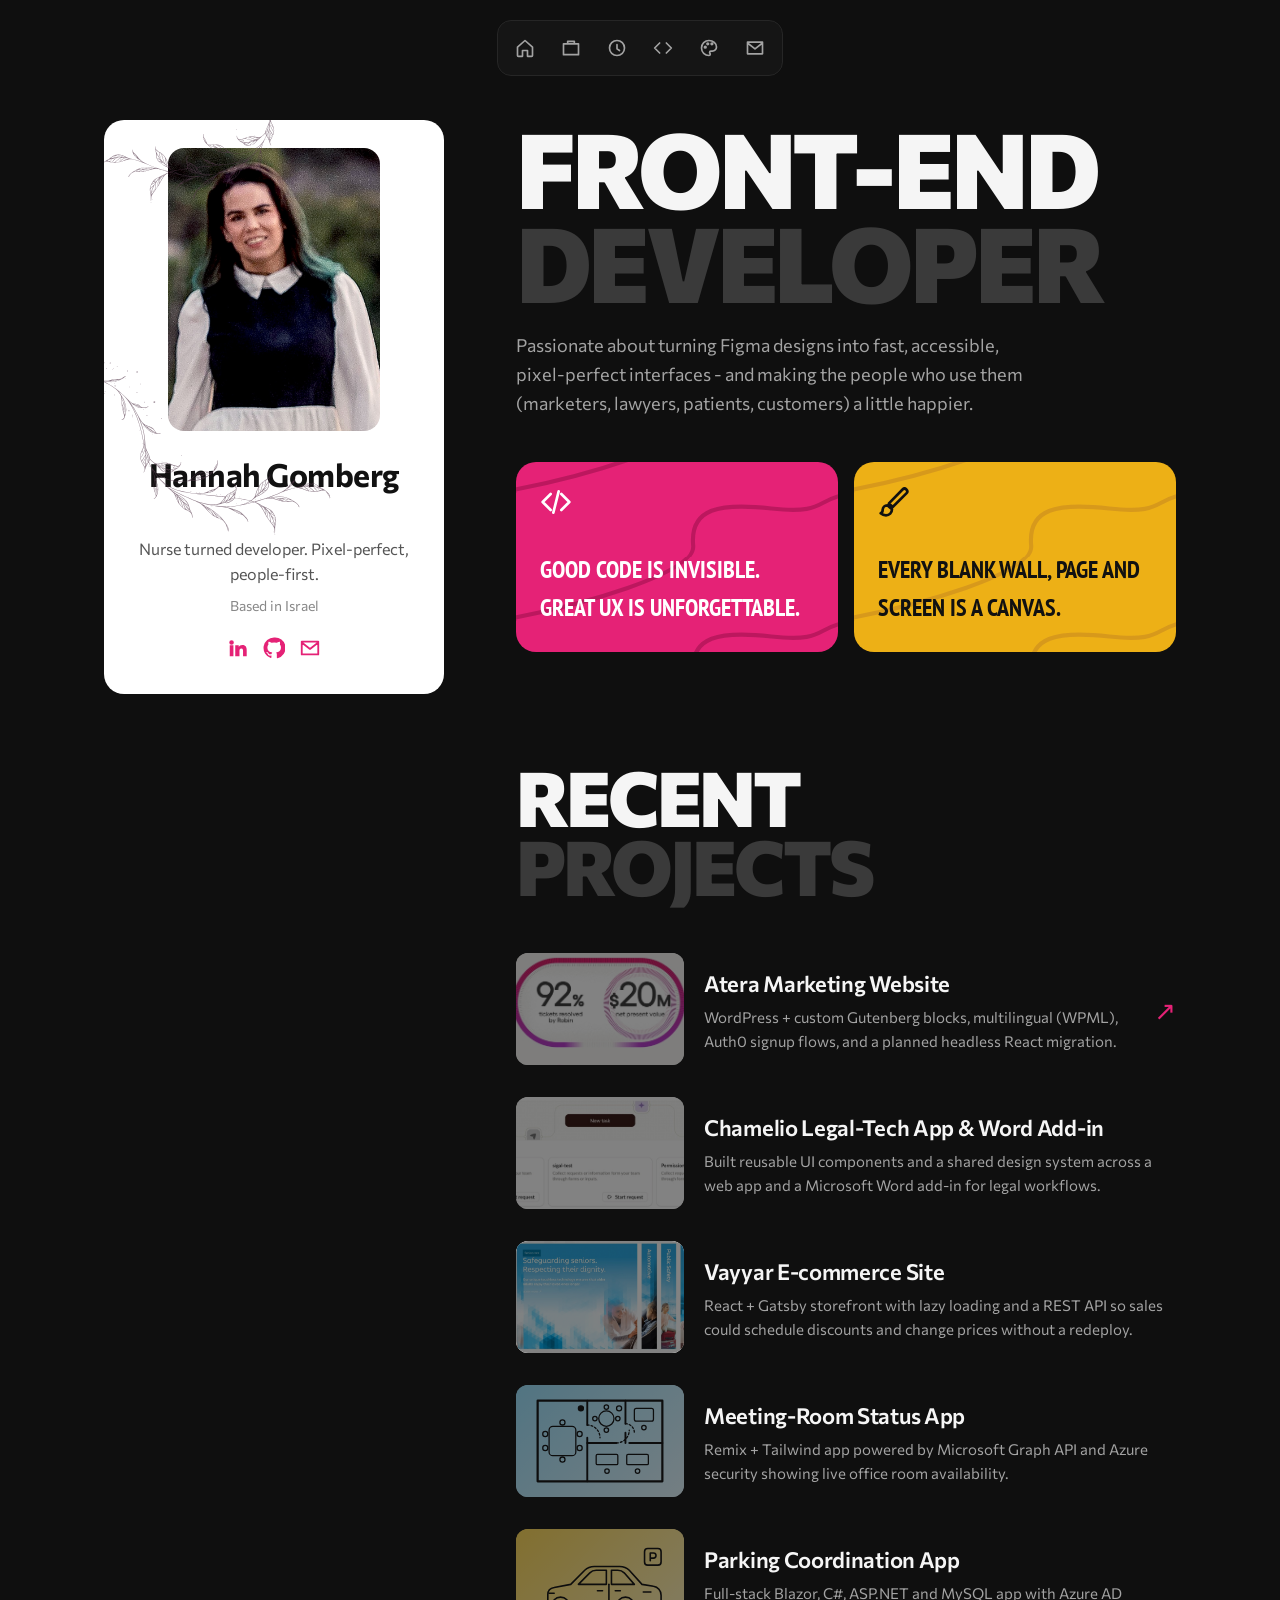
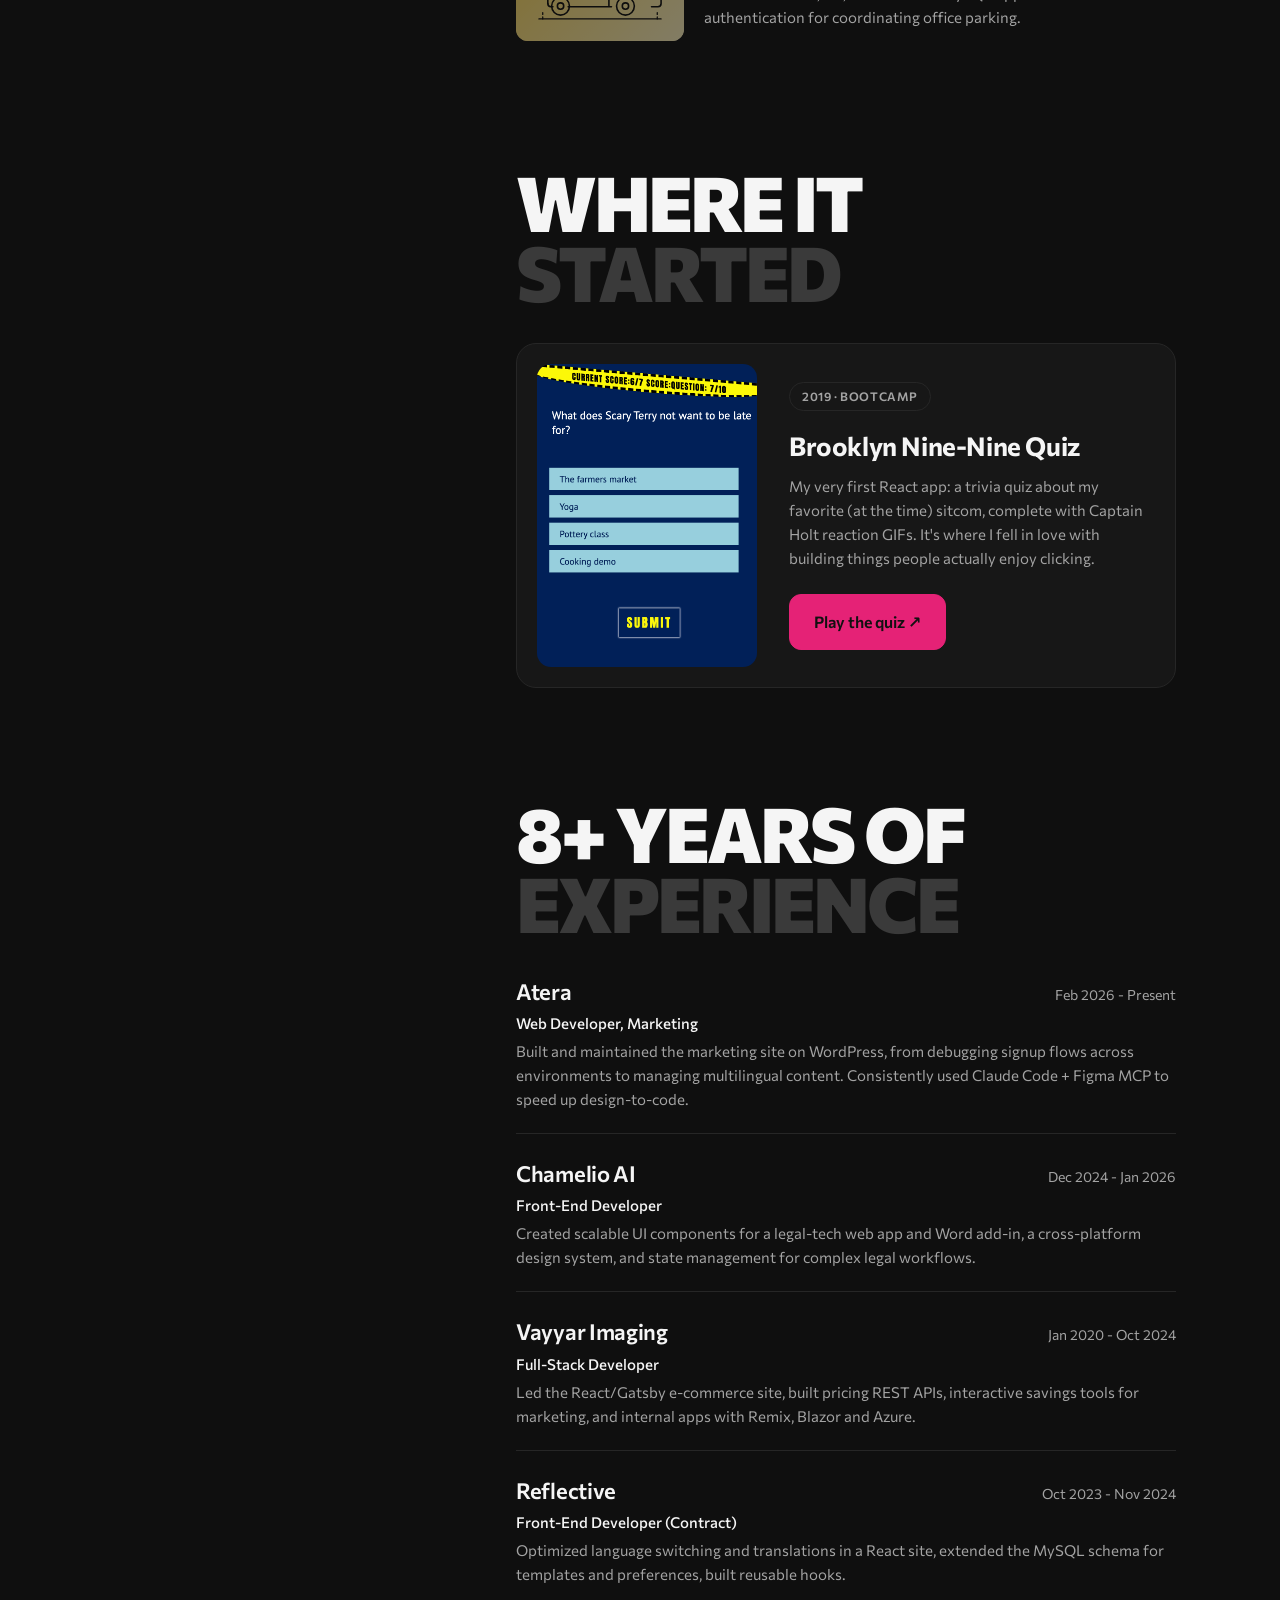
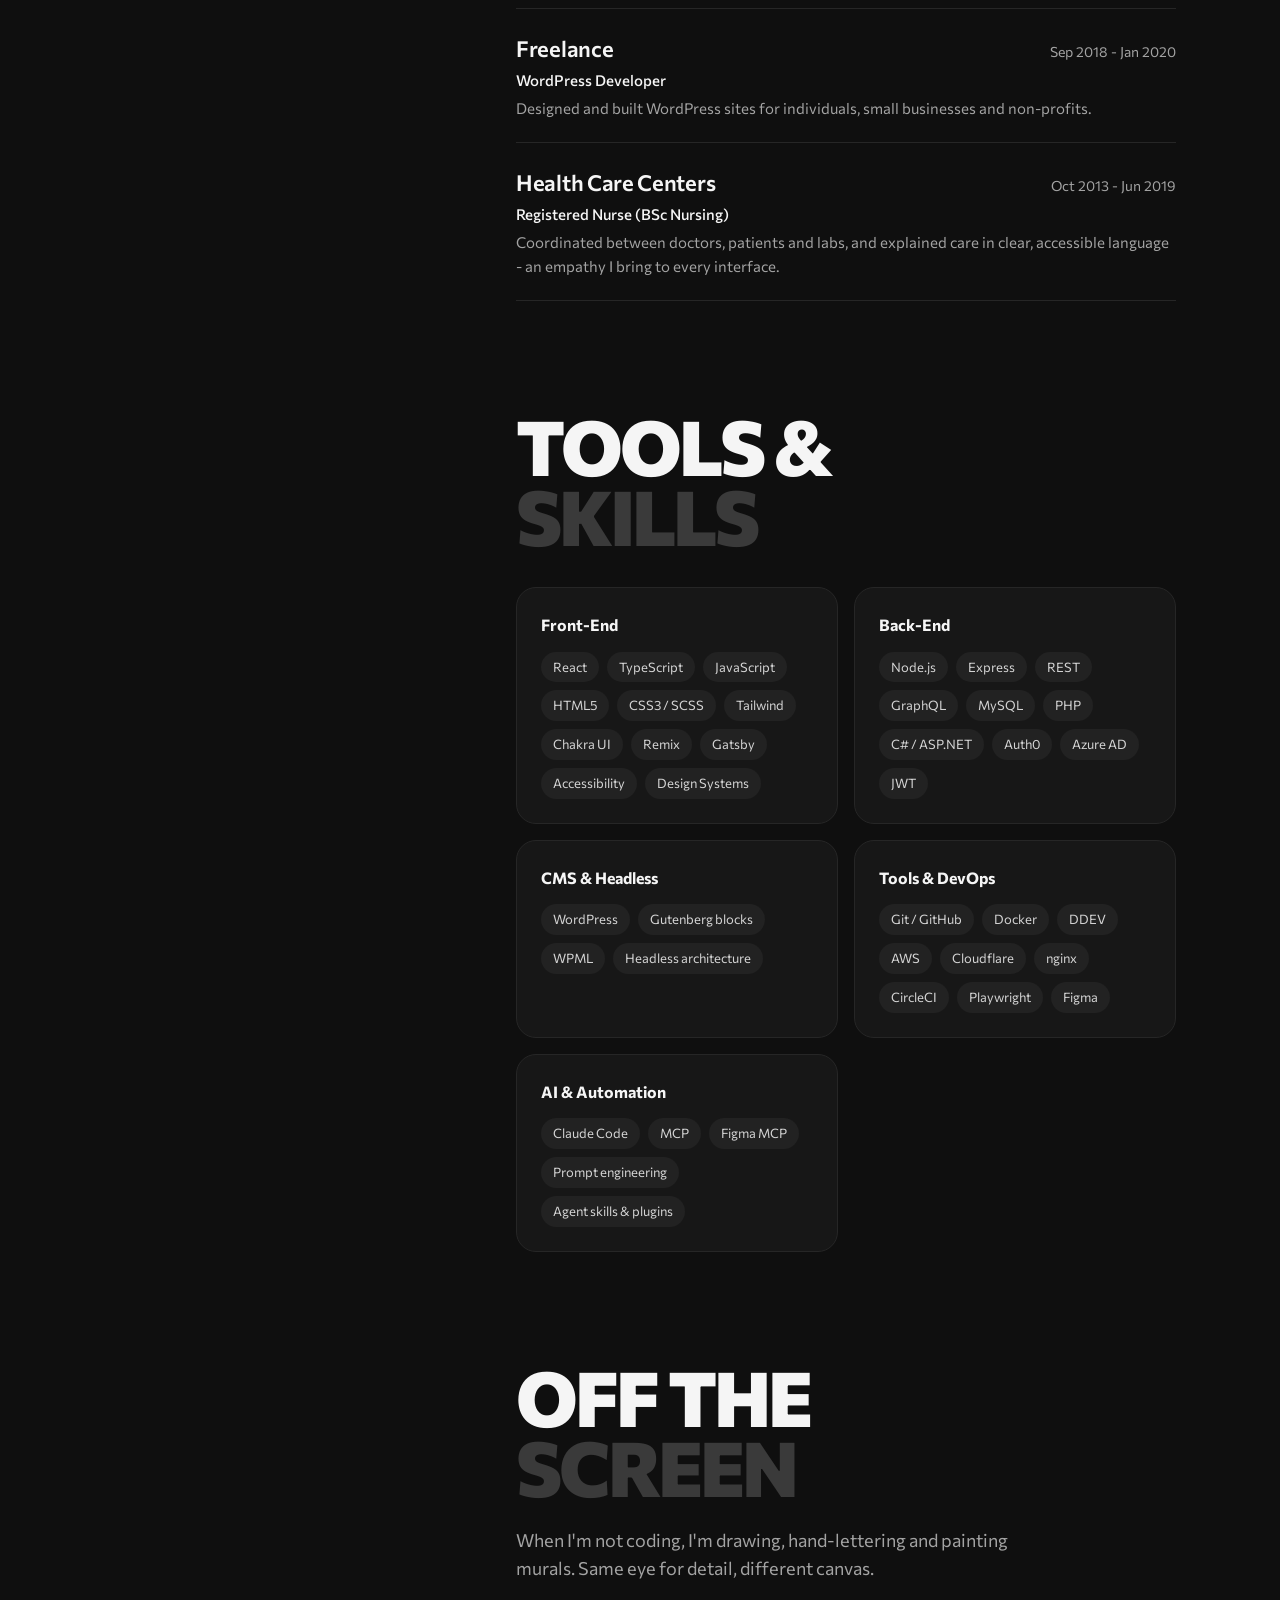
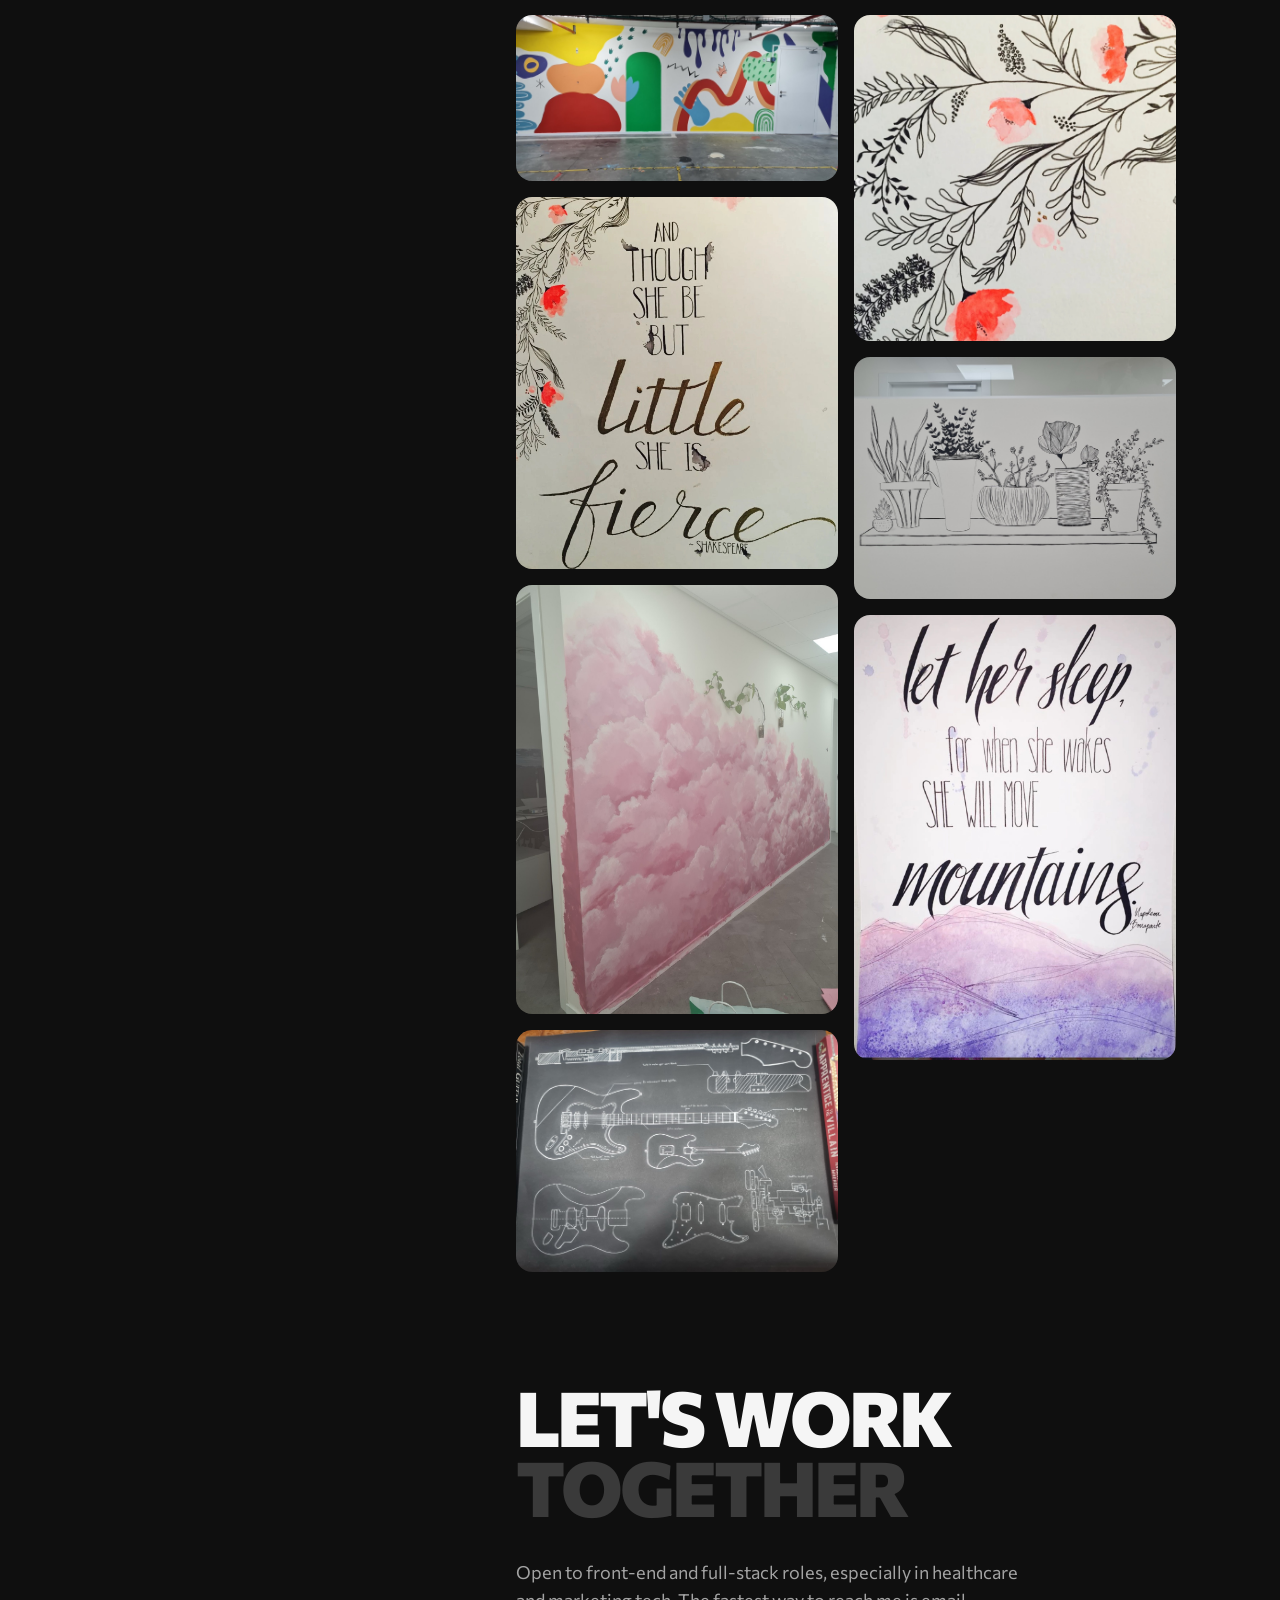
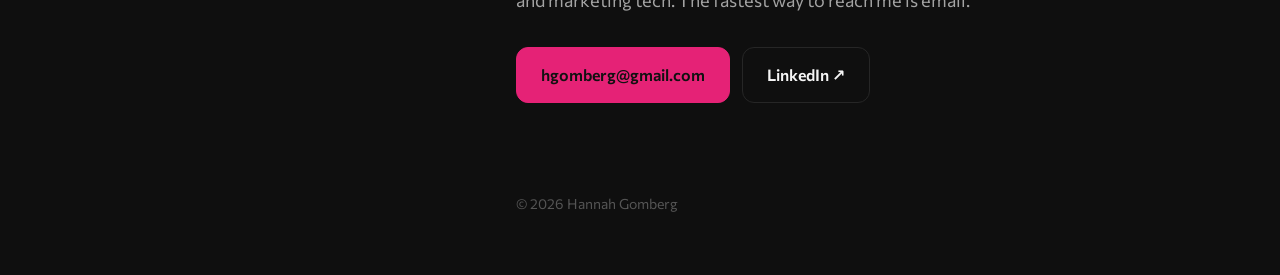
==== commit 5e83805f: "add favicon" ====
--- a/index.html
+++ b/index.html
@@ -5,6 +5,8 @@
   <meta name="viewport" content="width=device-width, initial-scale=1.0" />
   <title>Hannah Gomberg - Front-End / Full-Stack Developer</title>
   <meta name="description" content="Hannah Gomberg - Front-End and Full-Stack Developer with 8+ years building responsive, accessible web apps and marketing sites with React, TypeScript, Node.js and WordPress." />
+  <link rel="icon" type="image/svg+xml" href="img/favicon/favicon.svg" />
+  <link rel="apple-touch-icon" href="img/favicon/apple-touch-icon.png" />
   <link rel="preconnect" href="https://fonts.googleapis.com" />
   <link rel="preconnect" href="https://fonts.gstatic.com" crossorigin />
   <link href="https://fonts.googleapis.com/css2?family=Inter:wght@400;500;600;700;800&display=swap" rel="stylesheet" />
@@ -68,7 +70,7 @@
         <div class="highlight-cards">
           <div class="hcard hcard-pink">
             <svg viewBox="0 0 24 24"><path d="M8 6l-6 6 6 6M16 6l6 6-6 6M14 4l-4 16"/></svg>
-            <p>Clean code is a love letter to the next developer.</p>
+            <p>Good code is invisible. Great UX is unforgettable.</p>
           </div>
           <div class="hcard hcard-yellow">
             <svg viewBox="0 0 24 24"><path d="M18.4 2.6a2 2 0 0 1 2.9 2.9L11 15.8 8.2 13zM7 14.5c-2 0-3.5 1.6-3.5 3.5 0 1.2-.7 2.2-1.5 2.5 1 .9 2.4 1.5 4 1.5 2.5 0 4.5-2 4.5-4.5z"/></svg>
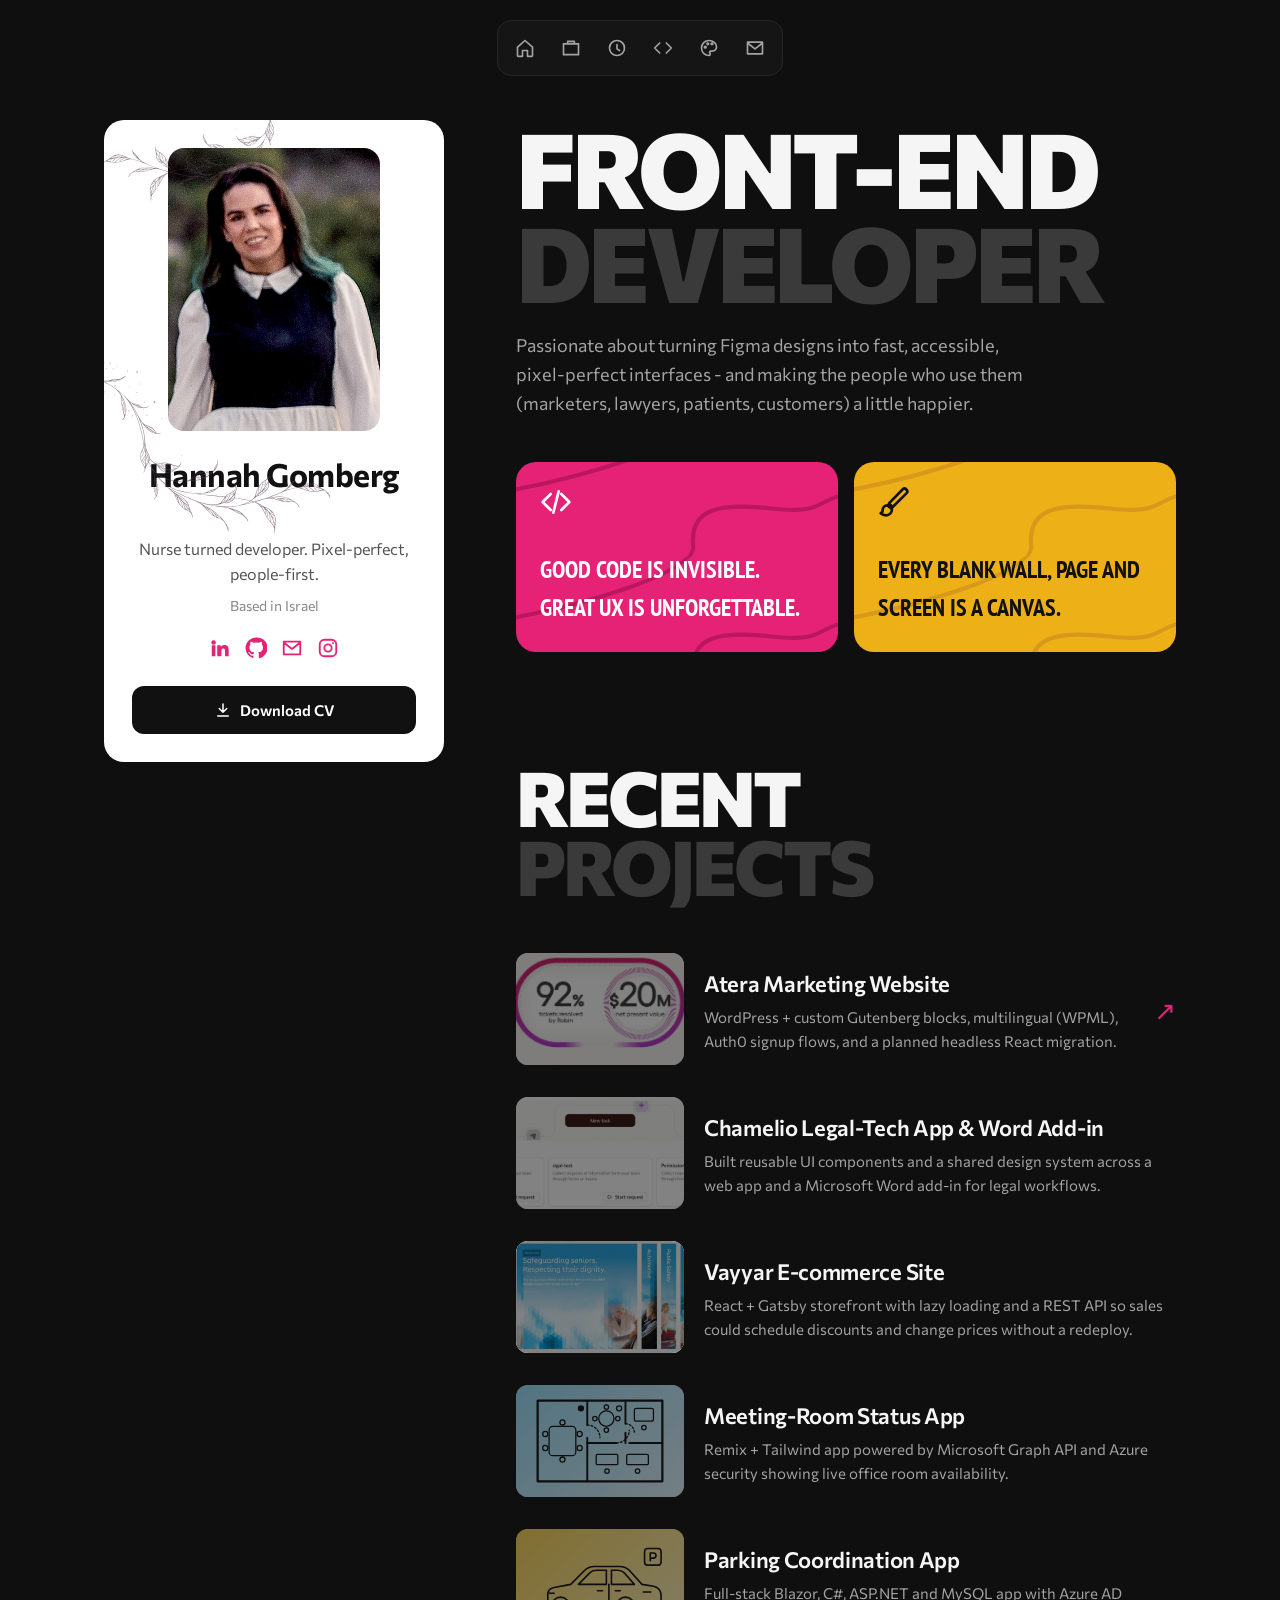
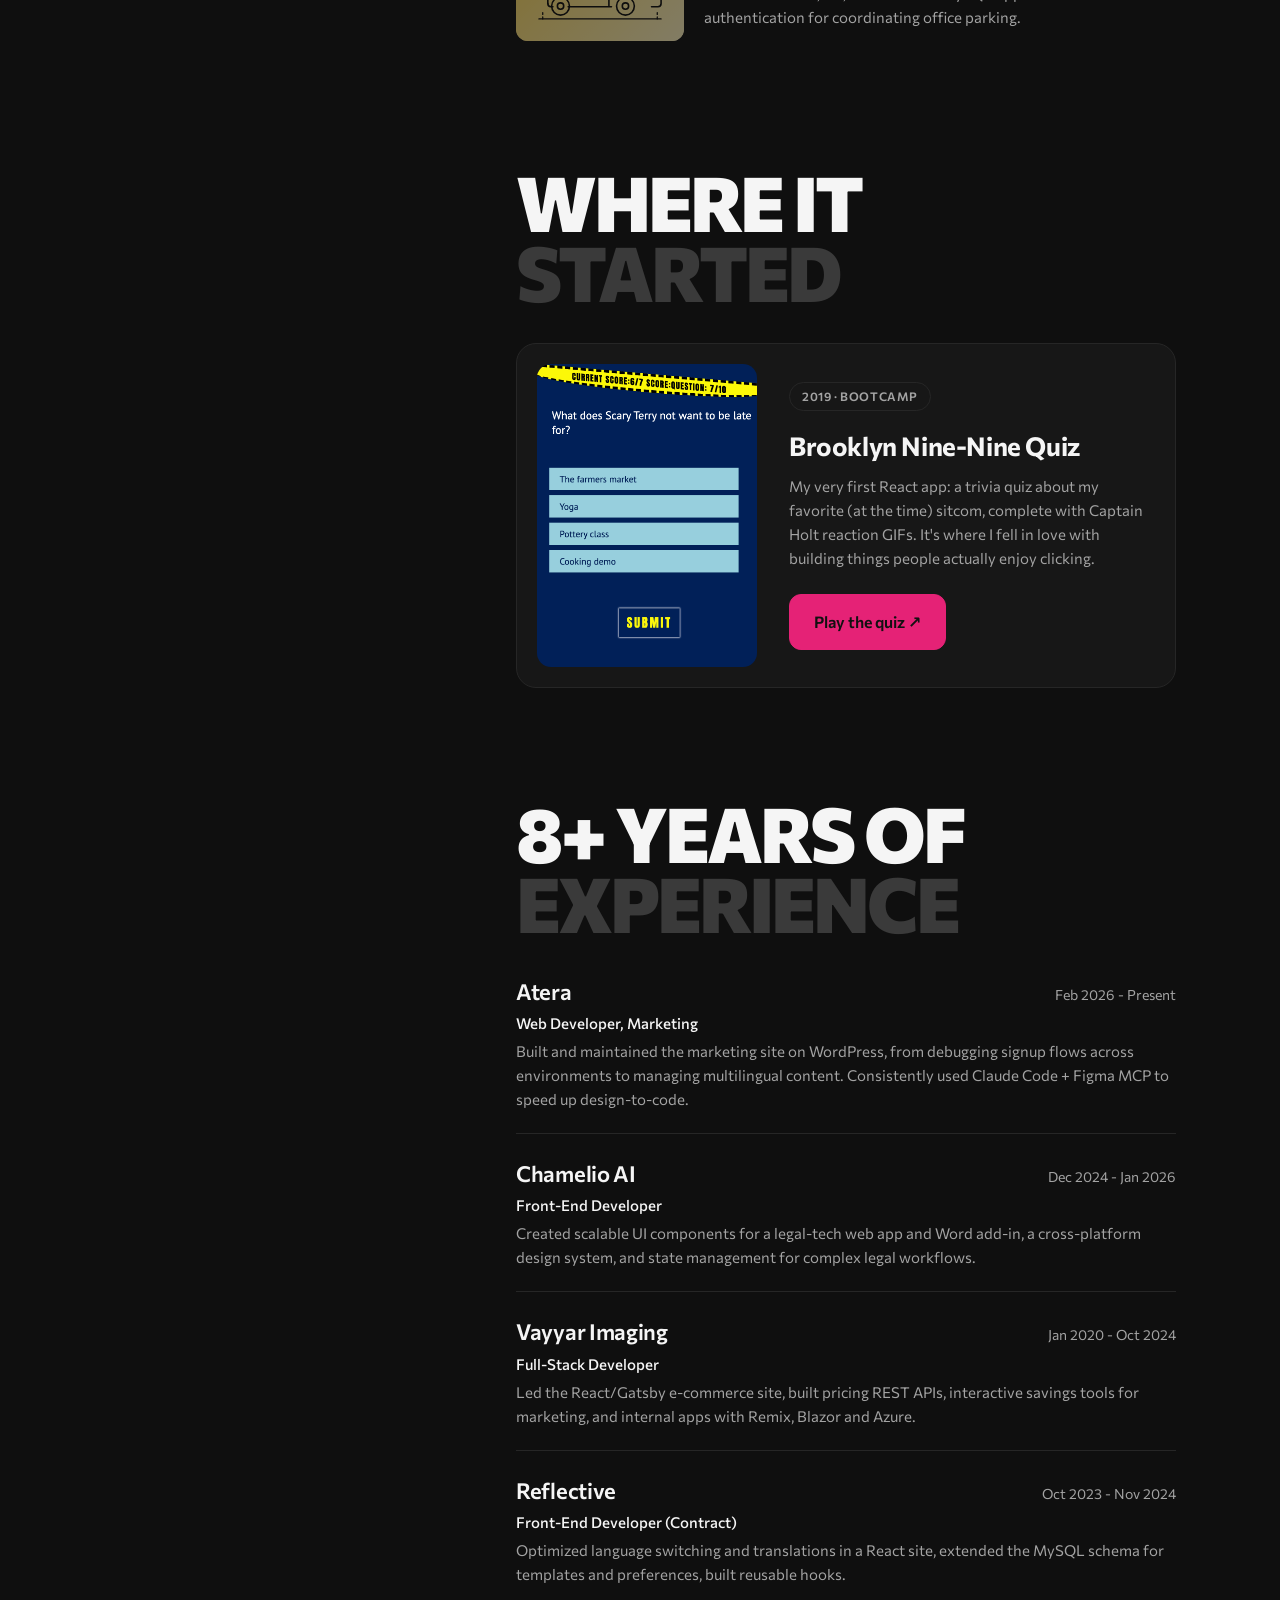
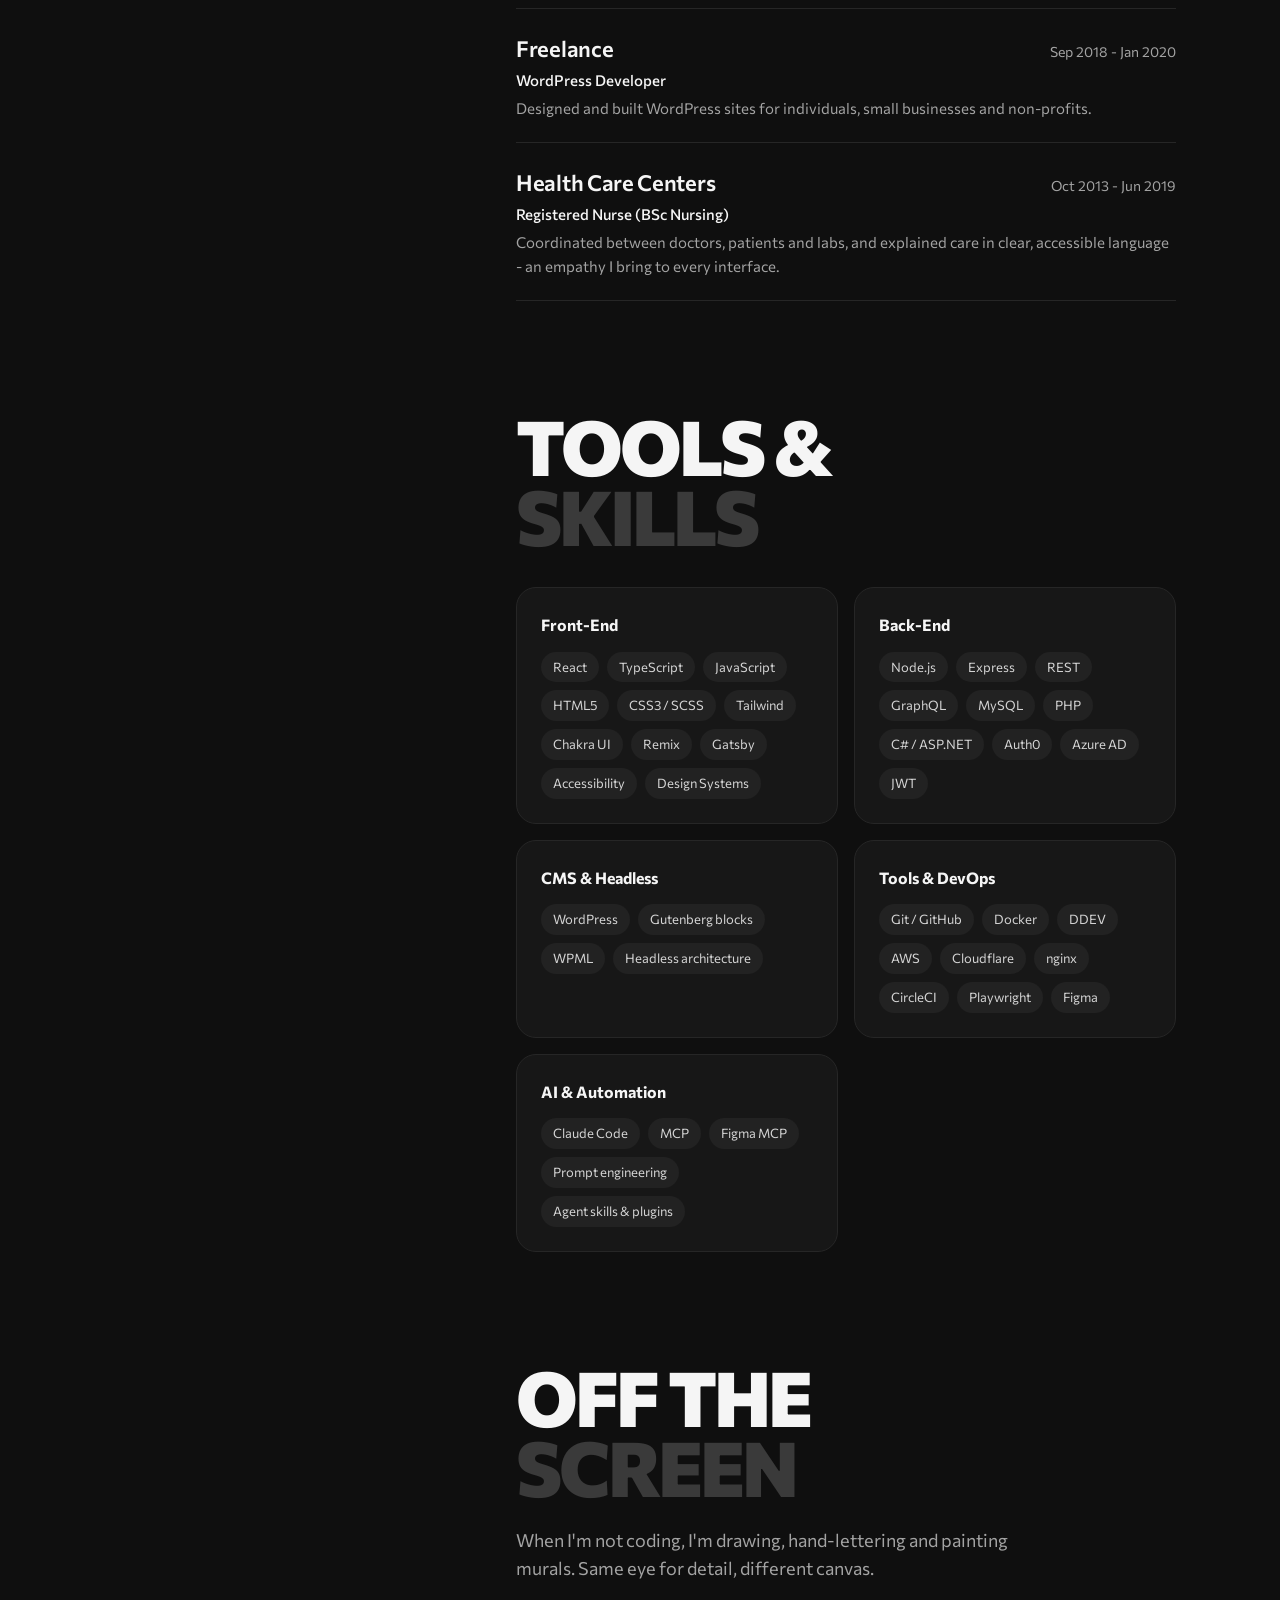
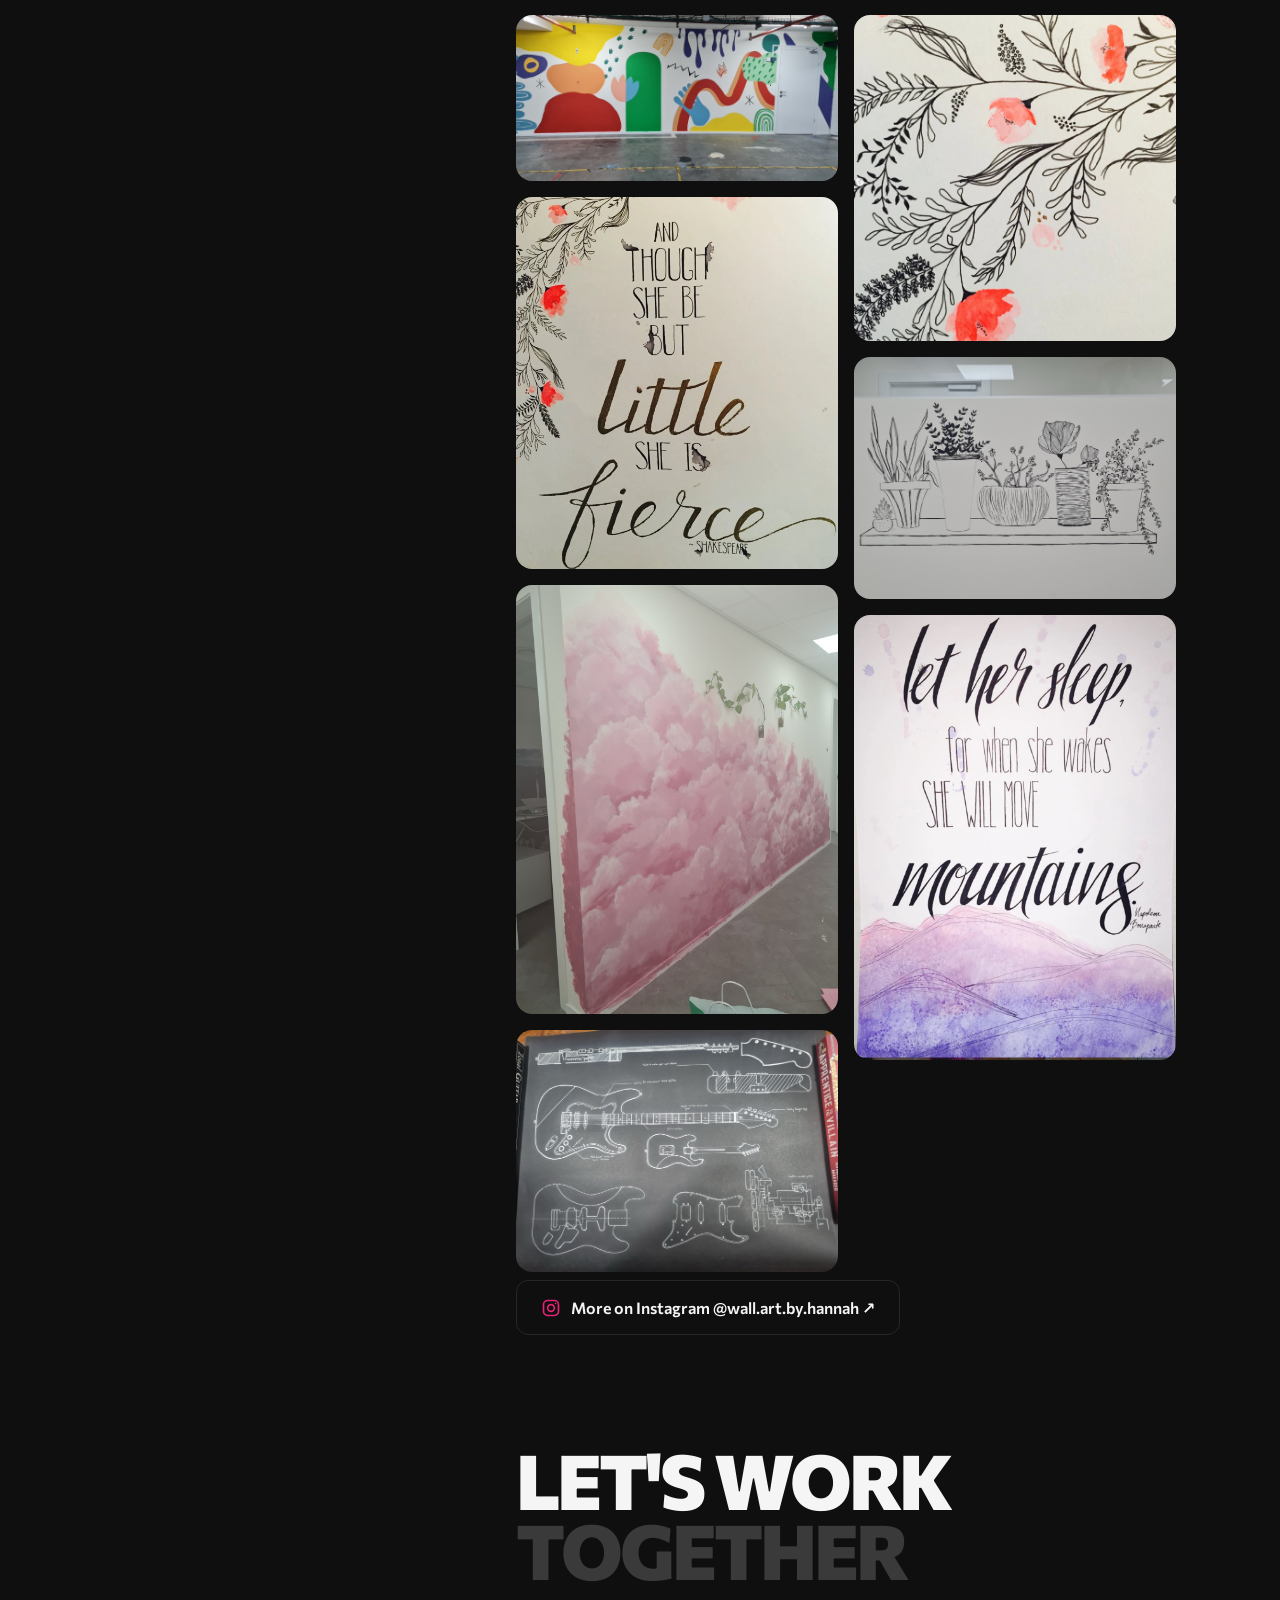
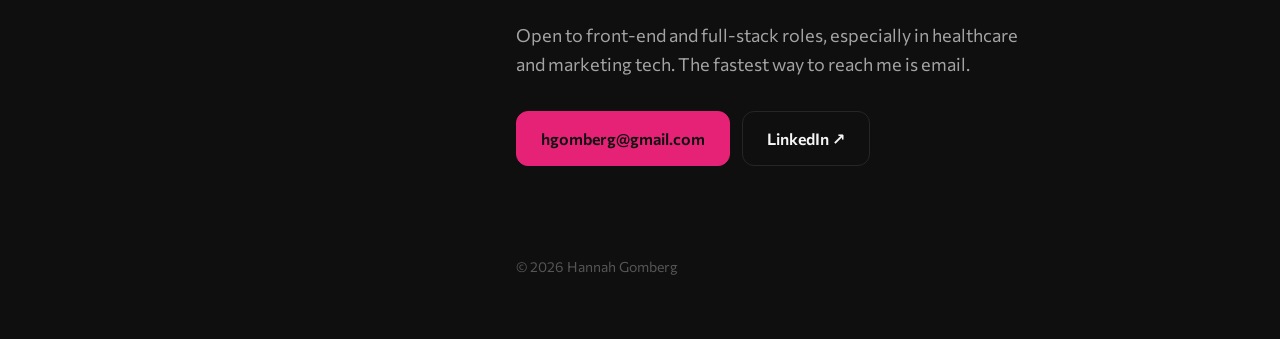
==== commit 4de98857: "add cv" ====
--- a/index.html
+++ b/index.html
@@ -57,7 +57,14 @@
           <a href="mailto:hgomberg@gmail.com" aria-label="Email">
             <svg viewBox="0 0 24 24"><path d="M3 5h18v14H3zM3 6l9 7 9-7"/></svg>
           </a>
-        </div>
+          <a href="https://www.instagram.com/wall.art.by.hannah/" target="_blank" rel="noopener" aria-label="Instagram">
+            <svg viewBox="0 0 24 24"><rect x="3" y="3" width="18" height="18" rx="5"/><circle cx="12" cy="12" r="4"/><circle cx="17.5" cy="6.5" r="1" fill="currentColor" stroke="none"/></svg>
+          </a>
+        </div>
+        <a class="cv-btn" href="Hannah-Gomberg-CV.pdf" download>
+          <svg viewBox="0 0 24 24"><path d="M12 4v11M7 10l5 5 5-5M5 20h14"/></svg>
+          Download CV
+        </a>
       </div>
     </aside>
 
@@ -215,6 +222,10 @@
           <button class="art" data-full="img/art/mural-plants.jpg"><img src="img/art/mural-plants.jpg" alt="Black line-art mural of potted plants on a shelf" loading="lazy" /><span>Line-art mural</span></button>
           <button class="art" data-full="img/art/lettering-mountains.jpg"><img src="img/art/lettering-mountains.jpg" alt="Hand-lettered quote 'let her sleep, for when she wakes she will move mountains' over watercolor hills" loading="lazy" /><span>Lettering &amp; watercolor</span></button>
         </div>
+        <a class="btn ig-link" href="https://www.instagram.com/wall.art.by.hannah/" target="_blank" rel="noopener">
+          <svg viewBox="0 0 24 24"><rect x="3" y="3" width="18" height="18" rx="5"/><circle cx="12" cy="12" r="4"/><circle cx="17.5" cy="6.5" r="1" fill="currentColor" stroke="none"/></svg>
+          More on Instagram @wall.art.by.hannah &#8599;
+        </a>
       </section>
 
       <dialog class="lightbox" id="lightbox">
--- a/style.css
+++ b/style.css
@@ -124,6 +124,23 @@
 .socials a { color: var(--pink); transition: transform 0.2s; }
 .socials a:hover { transform: translateY(-2px); }
 .socials svg { width: 22px; height: 22px; }
+.cv-btn {
+  display: inline-flex;
+  align-items: center;
+  justify-content: center;
+  gap: 8px;
+  width: 100%;
+  margin-top: 20px;
+  padding: 12px 20px;
+  border-radius: 12px;
+  background: #111;
+  color: #fff;
+  font-weight: 600;
+  font-size: 15px;
+  transition: background 0.2s, transform 0.2s;
+}
+.cv-btn:hover { background: var(--pink); transform: translateY(-2px); }
+.cv-btn svg { width: 18px; height: 18px; }
 
 /* Typography */
 .display {
@@ -242,6 +259,8 @@
 /* Art gallery */
 .art-lead { margin: -12px 0 32px; }
 .gallery { columns: 2; column-gap: 16px; }
+.ig-link { display: inline-flex; align-items: center; gap: 10px; margin-top: 8px; }
+.ig-link svg { color: var(--pink); }
 .art {
   position: relative;
   display: block;
